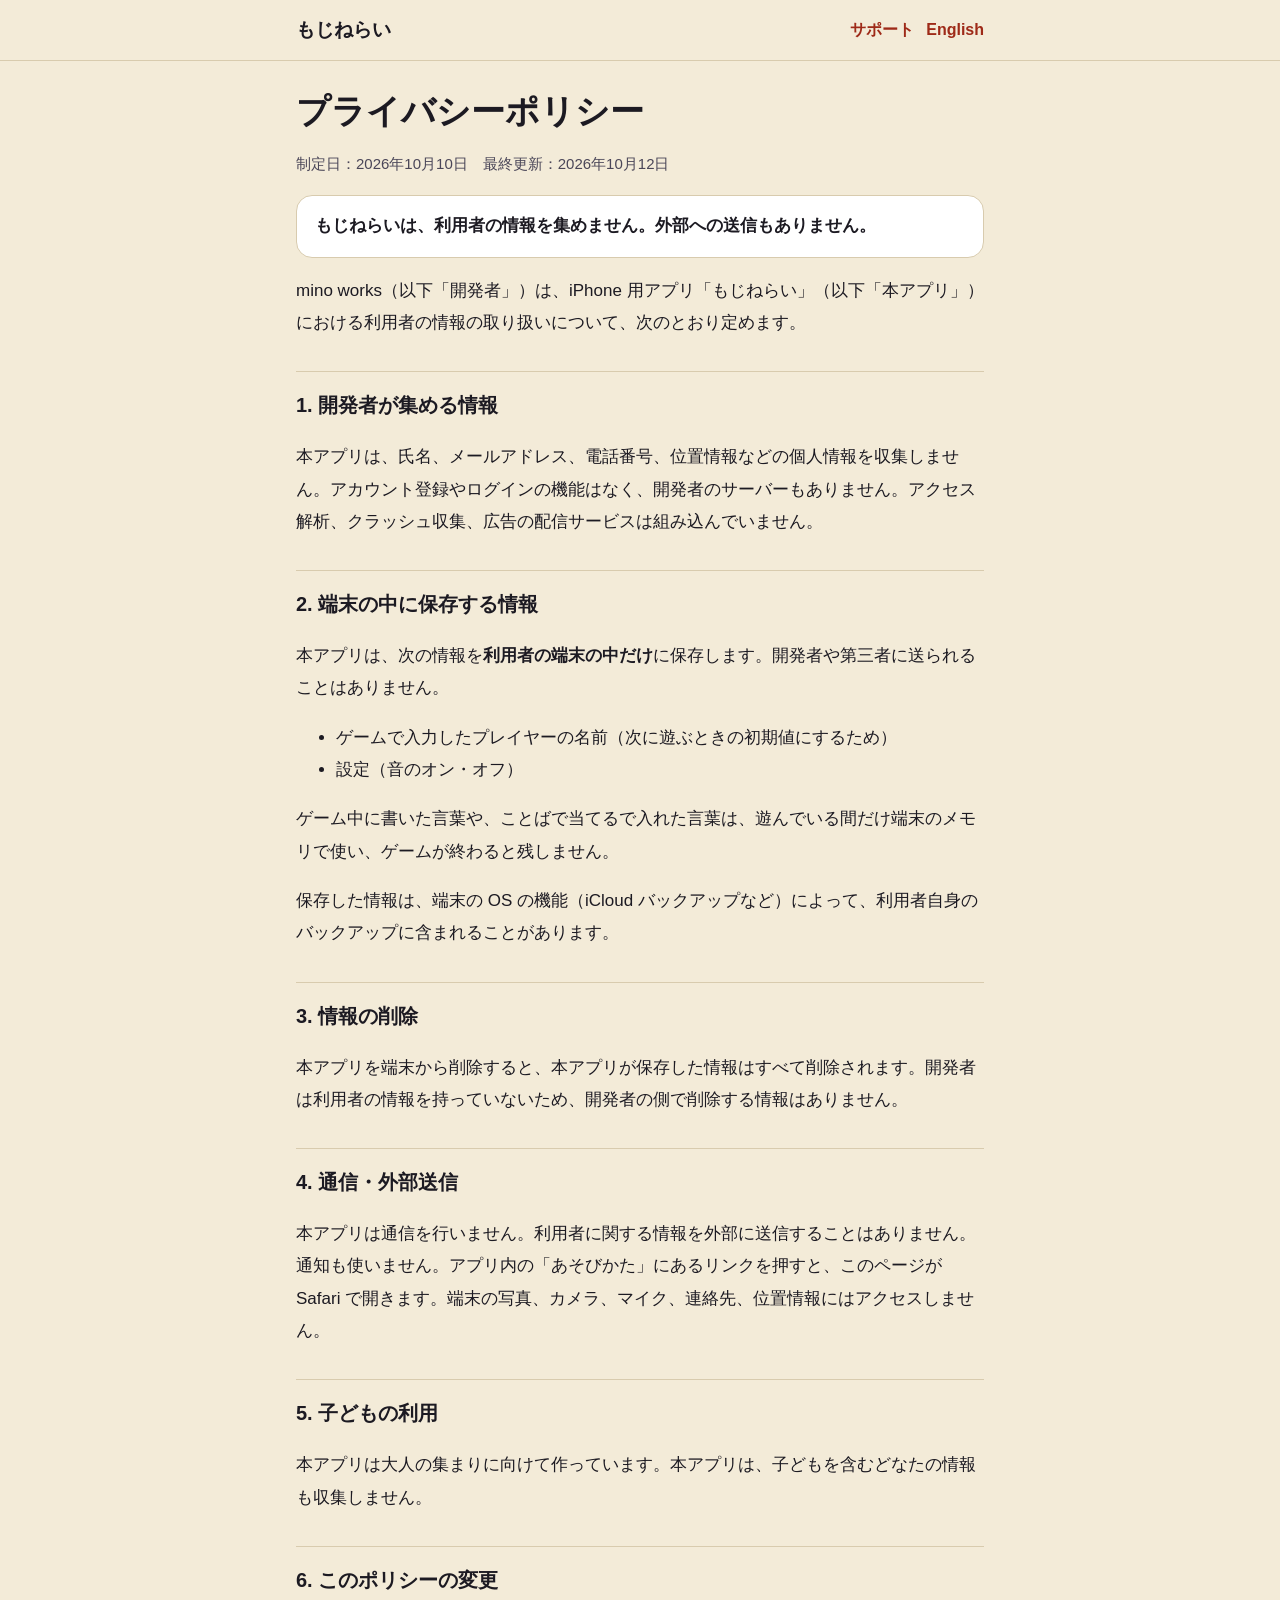
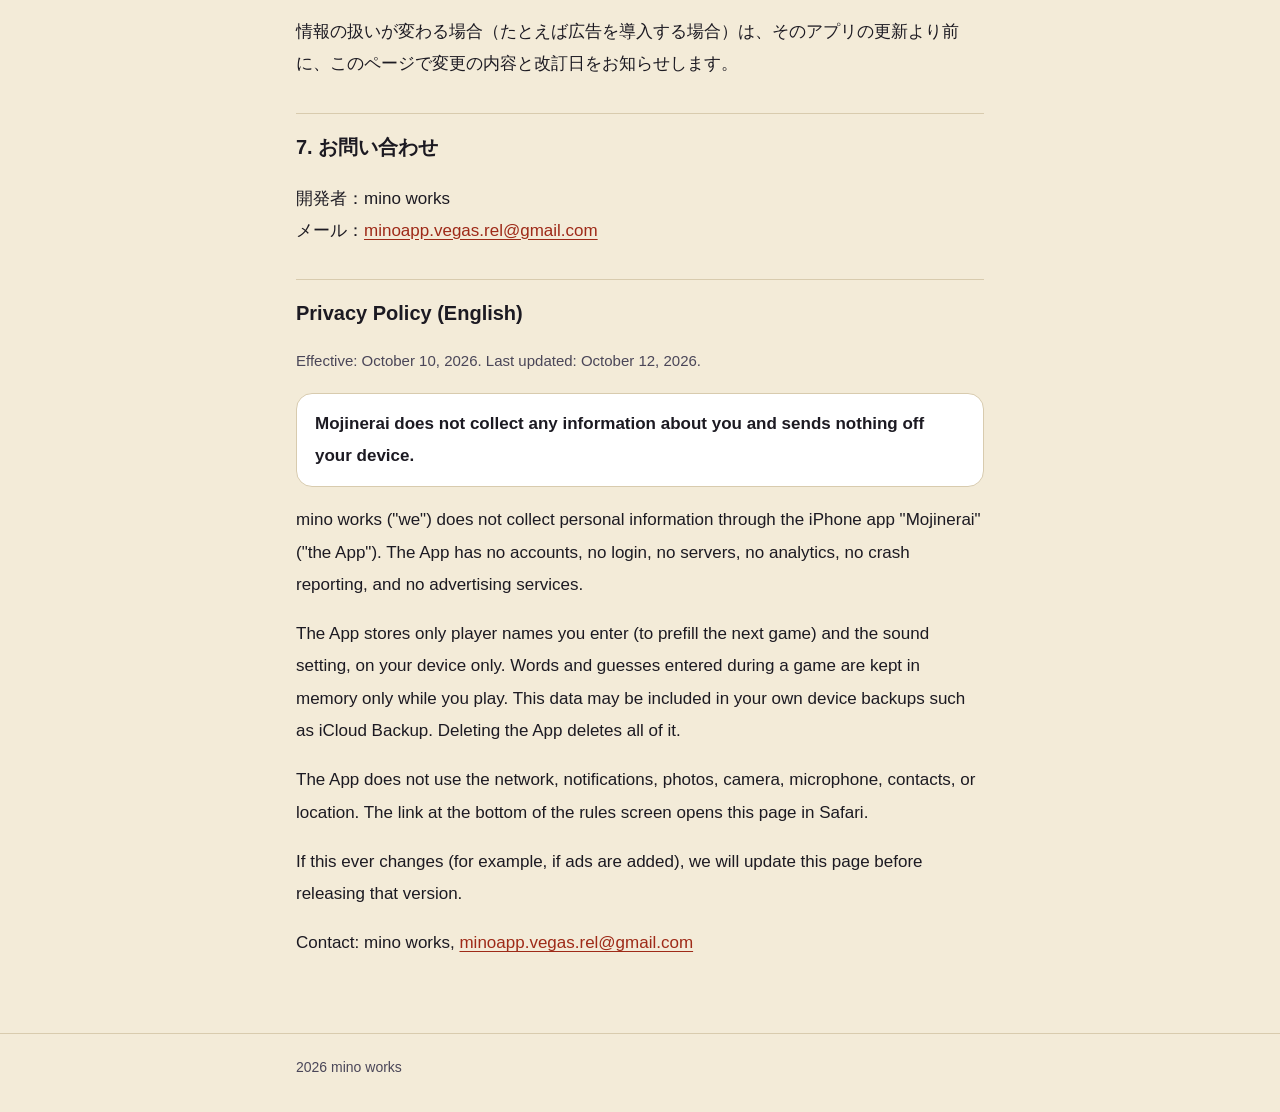
==== index.html @ c85c469d "Add files via upload" ====
<!doctype html>
<html lang="ja">
<head>
<meta charset="utf-8">
<meta name="viewport" content="width=device-width, initial-scale=1">
<title>プライバシーポリシー | もじねらい</title>
<meta name="description" content="アプリ「もじねらい」のプライバシーポリシー。利用者の情報を集めず、外部にも送りません。">
<link rel="stylesheet" href="style.css">
</head>
<body>
<header><div class="wrap"><a class="brand" href="./">もじねらい</a><nav><a href="support.html">サポート</a><a href="#en">English</a></nav></div></header>
<main><div class="wrap">
<h1>プライバシーポリシー</h1>
<p class="date">制定日：2026年10月10日　最終更新：2026年10月12日</p>
<p class="summary">もじねらいは、利用者の情報を集めません。外部への送信もありません。</p>
<p>mino works（以下「開発者」）は、iPhone 用アプリ「もじねらい」（以下「本アプリ」）における利用者の情報の取り扱いについて、次のとおり定めます。</p>

<h2>1. 開発者が集める情報</h2>
<p>本アプリは、氏名、メールアドレス、電話番号、位置情報などの個人情報を収集しません。アカウント登録やログインの機能はなく、開発者のサーバーもありません。アクセス解析、クラッシュ収集、広告の配信サービスは組み込んでいません。</p>

<h2>2. 端末の中に保存する情報</h2>
<p>本アプリは、次の情報を<strong>利用者の端末の中だけ</strong>に保存します。開発者や第三者に送られることはありません。</p>
<ul>
<li>ゲームで入力したプレイヤーの名前（次に遊ぶときの初期値にするため）</li>
<li>設定（音のオン・オフ）</li>
</ul>
<p>ゲーム中に書いた言葉や、ことばで当てるで入れた言葉は、遊んでいる間だけ端末のメモリで使い、ゲームが終わると残しません。</p>
<p>保存した情報は、端末の OS の機能（iCloud バックアップなど）によって、利用者自身のバックアップに含まれることがあります。</p>

<h2>3. 情報の削除</h2>
<p>本アプリを端末から削除すると、本アプリが保存した情報はすべて削除されます。開発者は利用者の情報を持っていないため、開発者の側で削除する情報はありません。</p>

<h2>4. 通信・外部送信</h2>
<p>本アプリは通信を行いません。利用者に関する情報を外部に送信することはありません。通知も使いません。アプリ内の「あそびかた」にあるリンクを押すと、このページが Safari で開きます。端末の写真、カメラ、マイク、連絡先、位置情報にはアクセスしません。</p>

<h2>5. 子どもの利用</h2>
<p>本アプリは大人の集まりに向けて作っています。本アプリは、子どもを含むどなたの情報も収集しません。</p>

<h2>6. このポリシーの変更</h2>
<p>情報の扱いが変わる場合（たとえば広告を導入する場合）は、そのアプリの更新より前に、このページで変更の内容と改訂日をお知らせします。</p>

<h2>7. お問い合わせ</h2>
<p>開発者：mino works<br>メール：<a href="mailto:minoapp.vegas.rel@gmail.com">minoapp.vegas.rel@gmail.com</a></p>

<h2 id="en">Privacy Policy (English)</h2>
<p class="date">Effective: October 10, 2026. Last updated: October 12, 2026.</p>
<p class="summary">Mojinerai does not collect any information about you and sends nothing off your device.</p>
<p>mino works ("we") does not collect personal information through the iPhone app "Mojinerai" ("the App"). The App has no accounts, no login, no servers, no analytics, no crash reporting, and no advertising services.</p>
<p>The App stores only player names you enter (to prefill the next game) and the sound setting, on your device only. Words and guesses entered during a game are kept in memory only while you play. This data may be included in your own device backups such as iCloud Backup. Deleting the App deletes all of it.</p>
<p>The App does not use the network, notifications, photos, camera, microphone, contacts, or location. The link at the bottom of the rules screen opens this page in Safari.</p>
<p>If this ever changes (for example, if ads are added), we will update this page before releasing that version.</p>
<p>Contact: mino works, <a href="mailto:minoapp.vegas.rel@gmail.com">minoapp.vegas.rel@gmail.com</a></p>
</div></main>
<footer><div class="wrap">2026 mino works</div></footer>
</body>
</html>
---- style.css ----
:root{--bg:#12162A;--card:#1E2440;--ink:#F3EBD8;--sub:#A9B0CC;--line:#343C66;--accent:#F2C14E;color-scheme:dark light}
@media (prefers-color-scheme: light){:root:not([data-theme="dark"]){--bg:#F3EBD8;--card:#FFFFFF;--ink:#1C1A22;--sub:#4A4658;--line:#D8CBAE;--accent:#9E2A18}}
:root[data-theme="light"]{--bg:#F3EBD8;--card:#FFFFFF;--ink:#1C1A22;--sub:#4A4658;--line:#D8CBAE;--accent:#9E2A18}
*{box-sizing:border-box}html{-webkit-text-size-adjust:100%}
body{margin:0;background:var(--bg);color:var(--ink);font-family:"Hiragino Sans","Noto Sans JP","Yu Gothic",Meiryo,sans-serif;font-size:17px;line-height:1.9}
a{color:var(--accent);text-underline-offset:3px;word-break:break-all}
.wrap{max-width:720px;margin:0 auto;padding:0 16px}
header{border-bottom:1px solid var(--line)}header .wrap{display:flex;justify-content:space-between;align-items:center;min-height:60px;gap:12px}
.brand{color:var(--ink);text-decoration:none;font-weight:800;font-size:19px}nav a{font-weight:700;text-decoration:none;font-size:16px;margin-left:12px}
main{padding:24px 0 56px}h1{font-size:clamp(26px,6vw,34px);line-height:1.35;margin:4px 0 6px}
.date{color:var(--sub);font-size:15px}h2{font-size:20px;margin:32px 0 8px;padding-top:14px;border-top:1px solid var(--line)}
.summary{background:var(--card);border:1px solid var(--line);border-radius:16px;padding:14px 18px;font-weight:700}
footer{border-top:1px solid var(--line);padding:20px 0 32px;color:var(--sub);font-size:14px}
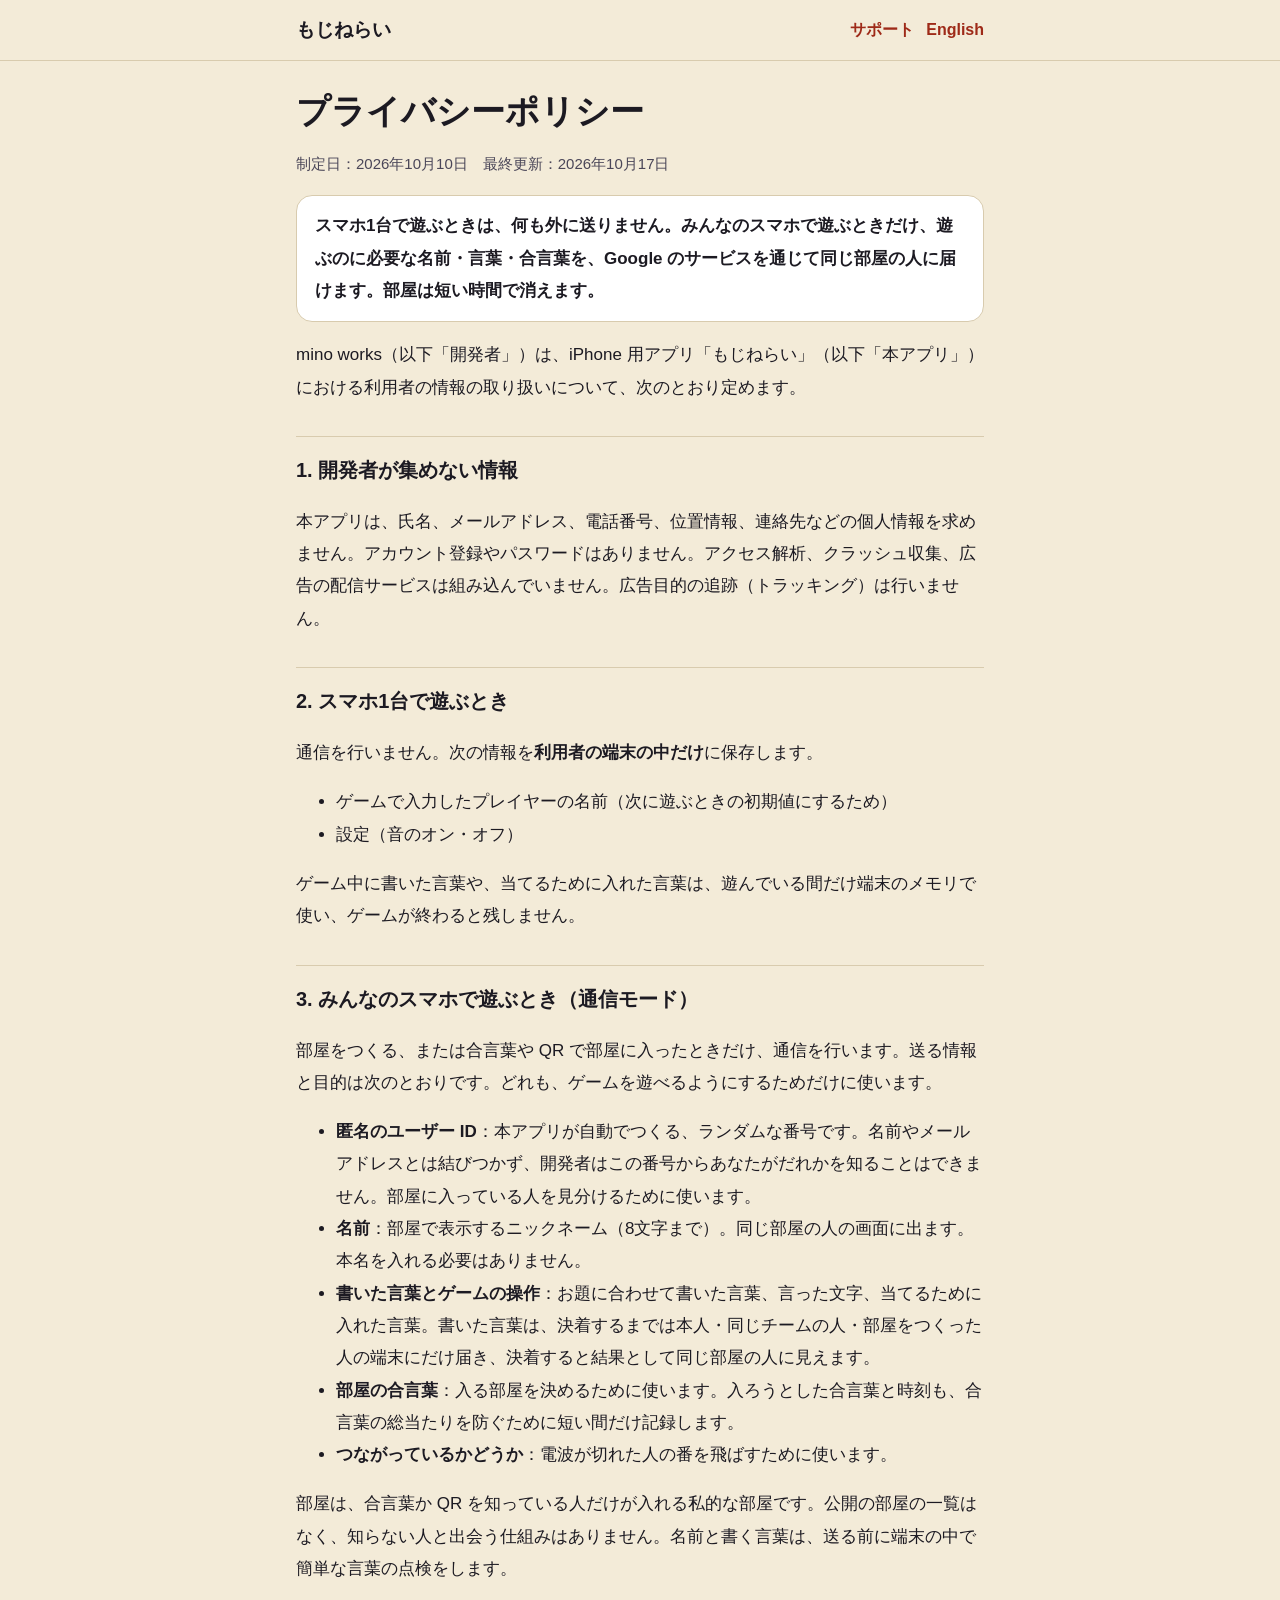
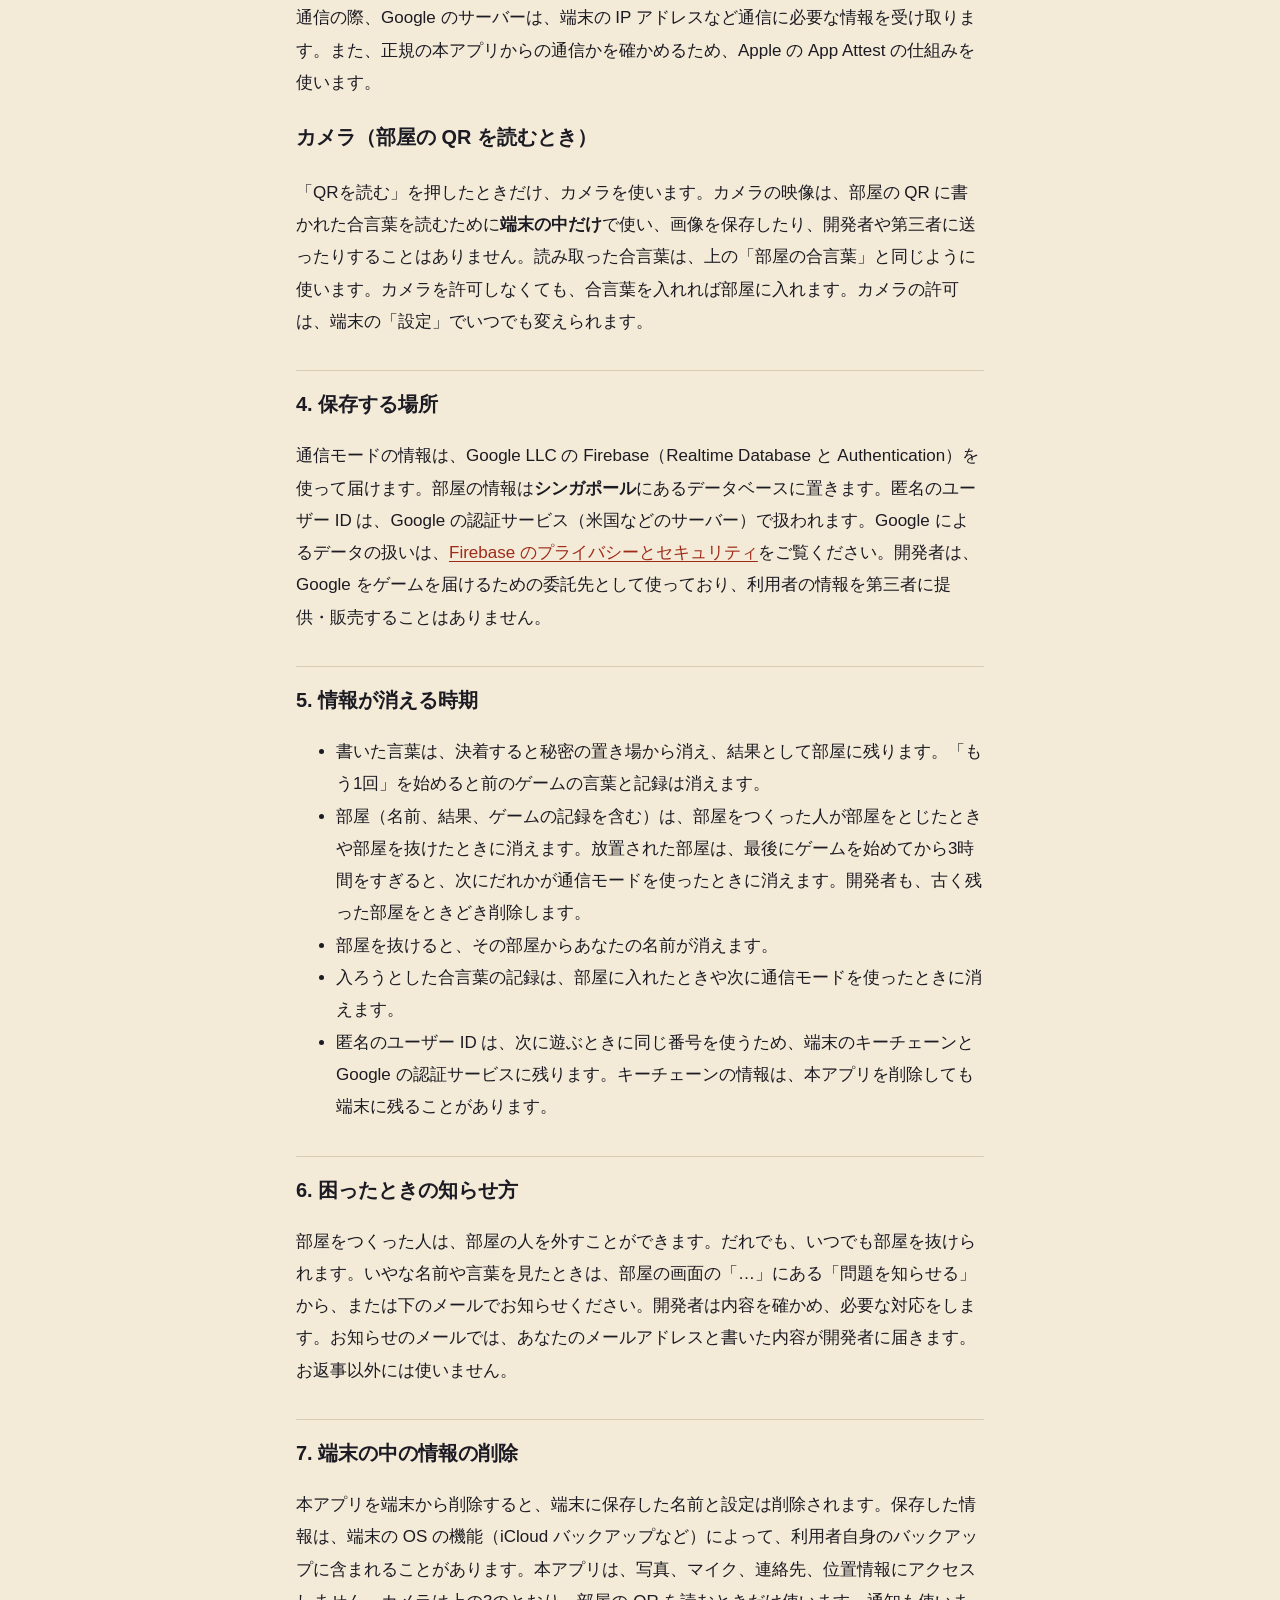
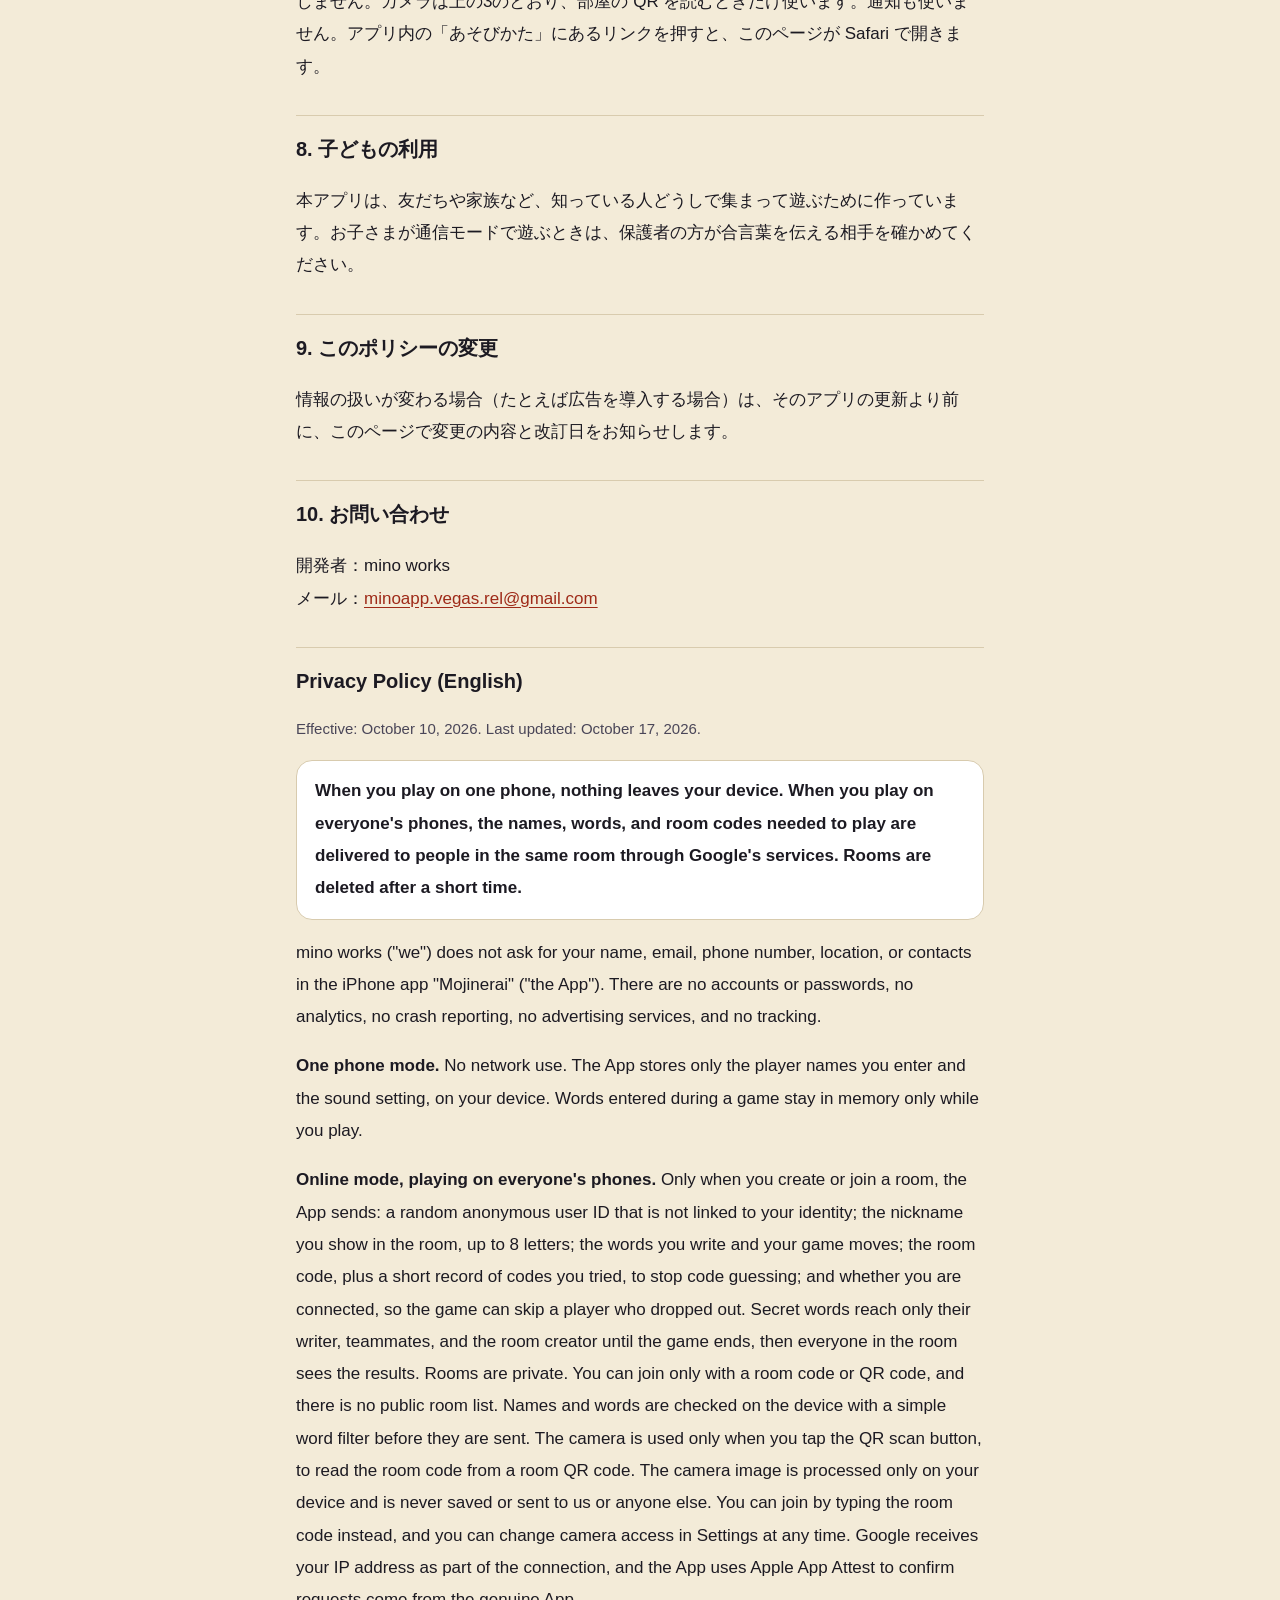
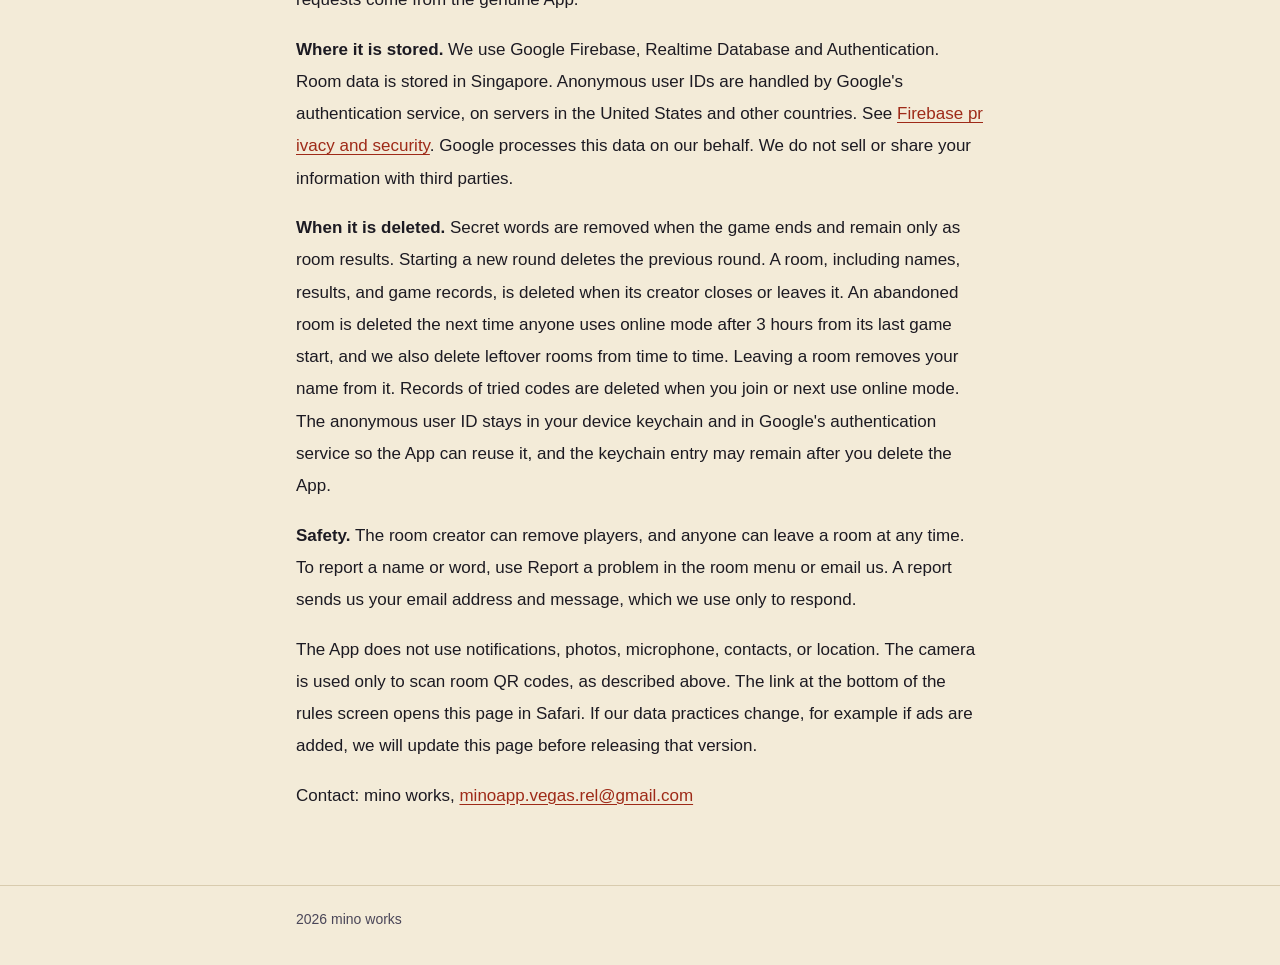
==== commit 7c92bbbe: "Add files via upload" ====
--- a/index.html
+++ b/index.html
@@ -4,51 +4,80 @@
 <meta charset="utf-8">
 <meta name="viewport" content="width=device-width, initial-scale=1">
 <title>プライバシーポリシー | もじねらい</title>
-<meta name="description" content="アプリ「もじねらい」のプライバシーポリシー。利用者の情報を集めず、外部にも送りません。">
+<meta name="description" content="アプリ「もじねらい」のプライバシーポリシー。スマホ1台で遊ぶときは何も送りません。みんなのスマホで遊ぶときに送る情報と、消える時期を説明します。">
 <link rel="stylesheet" href="style.css">
 </head>
 <body>
 <header><div class="wrap"><a class="brand" href="./">もじねらい</a><nav><a href="support.html">サポート</a><a href="#en">English</a></nav></div></header>
 <main><div class="wrap">
 <h1>プライバシーポリシー</h1>
-<p class="date">制定日：2026年10月10日　最終更新：2026年10月12日</p>
-<p class="summary">もじねらいは、利用者の情報を集めません。外部への送信もありません。</p>
+<p class="date">制定日：2026年10月10日　最終更新：2026年10月17日</p>
+<p class="summary">スマホ1台で遊ぶときは、何も外に送りません。みんなのスマホで遊ぶときだけ、遊ぶのに必要な名前・言葉・合言葉を、Google のサービスを通じて同じ部屋の人に届けます。部屋は短い時間で消えます。</p>
 <p>mino works（以下「開発者」）は、iPhone 用アプリ「もじねらい」（以下「本アプリ」）における利用者の情報の取り扱いについて、次のとおり定めます。</p>
 
-<h2>1. 開発者が集める情報</h2>
-<p>本アプリは、氏名、メールアドレス、電話番号、位置情報などの個人情報を収集しません。アカウント登録やログインの機能はなく、開発者のサーバーもありません。アクセス解析、クラッシュ収集、広告の配信サービスは組み込んでいません。</p>
+<h2>1. 開発者が集めない情報</h2>
+<p>本アプリは、氏名、メールアドレス、電話番号、位置情報、連絡先などの個人情報を求めません。アカウント登録やパスワードはありません。アクセス解析、クラッシュ収集、広告の配信サービスは組み込んでいません。広告目的の追跡（トラッキング）は行いません。</p>
 
-<h2>2. 端末の中に保存する情報</h2>
-<p>本アプリは、次の情報を<strong>利用者の端末の中だけ</strong>に保存します。開発者や第三者に送られることはありません。</p>
+<h2>2. スマホ1台で遊ぶとき</h2>
+<p>通信を行いません。次の情報を<strong>利用者の端末の中だけ</strong>に保存します。</p>
 <ul>
 <li>ゲームで入力したプレイヤーの名前（次に遊ぶときの初期値にするため）</li>
 <li>設定（音のオン・オフ）</li>
 </ul>
-<p>ゲーム中に書いた言葉や、ことばで当てるで入れた言葉は、遊んでいる間だけ端末のメモリで使い、ゲームが終わると残しません。</p>
-<p>保存した情報は、端末の OS の機能（iCloud バックアップなど）によって、利用者自身のバックアップに含まれることがあります。</p>
+<p>ゲーム中に書いた言葉や、当てるために入れた言葉は、遊んでいる間だけ端末のメモリで使い、ゲームが終わると残しません。</p>
 
-<h2>3. 情報の削除</h2>
-<p>本アプリを端末から削除すると、本アプリが保存した情報はすべて削除されます。開発者は利用者の情報を持っていないため、開発者の側で削除する情報はありません。</p>
+<h2>3. みんなのスマホで遊ぶとき（通信モード）</h2>
+<p>部屋をつくる、または合言葉や QR で部屋に入ったときだけ、通信を行います。送る情報と目的は次のとおりです。どれも、ゲームを遊べるようにするためだけに使います。</p>
+<ul>
+<li><strong>匿名のユーザー ID</strong>：本アプリが自動でつくる、ランダムな番号です。名前やメールアドレスとは結びつかず、開発者はこの番号からあなたがだれかを知ることはできません。部屋に入っている人を見分けるために使います。</li>
+<li><strong>名前</strong>：部屋で表示するニックネーム（8文字まで）。同じ部屋の人の画面に出ます。本名を入れる必要はありません。</li>
+<li><strong>書いた言葉とゲームの操作</strong>：お題に合わせて書いた言葉、言った文字、当てるために入れた言葉。書いた言葉は、決着するまでは本人・同じチームの人・部屋をつくった人の端末にだけ届き、決着すると結果として同じ部屋の人に見えます。</li>
+<li><strong>部屋の合言葉</strong>：入る部屋を決めるために使います。入ろうとした合言葉と時刻も、合言葉の総当たりを防ぐために短い間だけ記録します。</li>
+<li><strong>つながっているかどうか</strong>：電波が切れた人の番を飛ばすために使います。</li>
+</ul>
+<p>部屋は、合言葉か QR を知っている人だけが入れる私的な部屋です。公開の部屋の一覧はなく、知らない人と出会う仕組みはありません。名前と書く言葉は、送る前に端末の中で簡単な言葉の点検をします。</p>
+<p>通信の際、Google のサーバーは、端末の IP アドレスなど通信に必要な情報を受け取ります。また、正規の本アプリからの通信かを確かめるため、Apple の App Attest の仕組みを使います。</p>
 
-<h2>4. 通信・外部送信</h2>
-<p>本アプリは通信を行いません。利用者に関する情報を外部に送信することはありません。通知も使いません。アプリ内の「あそびかた」にあるリンクを押すと、このページが Safari で開きます。端末の写真、カメラ、マイク、連絡先、位置情報にはアクセスしません。</p>
+<h3>カメラ（部屋の QR を読むとき）</h3>
+<p>「QRを読む」を押したときだけ、カメラを使います。カメラの映像は、部屋の QR に書かれた合言葉を読むために<strong>端末の中だけ</strong>で使い、画像を保存したり、開発者や第三者に送ったりすることはありません。読み取った合言葉は、上の「部屋の合言葉」と同じように使います。カメラを許可しなくても、合言葉を入れれば部屋に入れます。カメラの許可は、端末の「設定」でいつでも変えられます。</p>
 
-<h2>5. 子どもの利用</h2>
-<p>本アプリは大人の集まりに向けて作っています。本アプリは、子どもを含むどなたの情報も収集しません。</p>
+<h2>4. 保存する場所</h2>
+<p>通信モードの情報は、Google LLC の Firebase（Realtime Database と Authentication）を使って届けます。部屋の情報は<strong>シンガポール</strong>にあるデータベースに置きます。匿名のユーザー ID は、Google の認証サービス（米国などのサーバー）で扱われます。Google によるデータの扱いは、<a href="https://firebase.google.com/support/privacy">Firebase のプライバシーとセキュリティ</a>をご覧ください。開発者は、Google をゲームを届けるための委託先として使っており、利用者の情報を第三者に提供・販売することはありません。</p>
 
-<h2>6. このポリシーの変更</h2>
+<h2>5. 情報が消える時期</h2>
+<ul>
+<li>書いた言葉は、決着すると秘密の置き場から消え、結果として部屋に残ります。「もう1回」を始めると前のゲームの言葉と記録は消えます。</li>
+<li>部屋（名前、結果、ゲームの記録を含む）は、部屋をつくった人が部屋をとじたときや部屋を抜けたときに消えます。放置された部屋は、最後にゲームを始めてから3時間をすぎると、次にだれかが通信モードを使ったときに消えます。開発者も、古く残った部屋をときどき削除します。</li>
+<li>部屋を抜けると、その部屋からあなたの名前が消えます。</li>
+<li>入ろうとした合言葉の記録は、部屋に入れたときや次に通信モードを使ったときに消えます。</li>
+<li>匿名のユーザー ID は、次に遊ぶときに同じ番号を使うため、端末のキーチェーンと Google の認証サービスに残ります。キーチェーンの情報は、本アプリを削除しても端末に残ることがあります。</li>
+</ul>
+
+<h2>6. 困ったときの知らせ方</h2>
+<p>部屋をつくった人は、部屋の人を外すことができます。だれでも、いつでも部屋を抜けられます。いやな名前や言葉を見たときは、部屋の画面の「…」にある「問題を知らせる」から、または下のメールでお知らせください。開発者は内容を確かめ、必要な対応をします。お知らせのメールでは、あなたのメールアドレスと書いた内容が開発者に届きます。お返事以外には使いません。</p>
+
+<h2>7. 端末の中の情報の削除</h2>
+<p>本アプリを端末から削除すると、端末に保存した名前と設定は削除されます。保存した情報は、端末の OS の機能（iCloud バックアップなど）によって、利用者自身のバックアップに含まれることがあります。本アプリは、写真、マイク、連絡先、位置情報にアクセスしません。カメラは上の3のとおり、部屋の QR を読むときだけ使います。通知も使いません。アプリ内の「あそびかた」にあるリンクを押すと、このページが Safari で開きます。</p>
+
+<h2>8. 子どもの利用</h2>
+<p>本アプリは、友だちや家族など、知っている人どうしで集まって遊ぶために作っています。お子さまが通信モードで遊ぶときは、保護者の方が合言葉を伝える相手を確かめてください。</p>
+
+<h2>9. このポリシーの変更</h2>
 <p>情報の扱いが変わる場合（たとえば広告を導入する場合）は、そのアプリの更新より前に、このページで変更の内容と改訂日をお知らせします。</p>
 
-<h2>7. お問い合わせ</h2>
+<h2>10. お問い合わせ</h2>
 <p>開発者：mino works<br>メール：<a href="mailto:minoapp.vegas.rel@gmail.com">minoapp.vegas.rel@gmail.com</a></p>
 
 <h2 id="en">Privacy Policy (English)</h2>
-<p class="date">Effective: October 10, 2026. Last updated: October 12, 2026.</p>
-<p class="summary">Mojinerai does not collect any information about you and sends nothing off your device.</p>
-<p>mino works ("we") does not collect personal information through the iPhone app "Mojinerai" ("the App"). The App has no accounts, no login, no servers, no analytics, no crash reporting, and no advertising services.</p>
-<p>The App stores only player names you enter (to prefill the next game) and the sound setting, on your device only. Words and guesses entered during a game are kept in memory only while you play. This data may be included in your own device backups such as iCloud Backup. Deleting the App deletes all of it.</p>
-<p>The App does not use the network, notifications, photos, camera, microphone, contacts, or location. The link at the bottom of the rules screen opens this page in Safari.</p>
-<p>If this ever changes (for example, if ads are added), we will update this page before releasing that version.</p>
+<p class="date">Effective: October 10, 2026. Last updated: October 17, 2026.</p>
+<p class="summary">When you play on one phone, nothing leaves your device. When you play on everyone's phones, the names, words, and room codes needed to play are delivered to people in the same room through Google's services. Rooms are deleted after a short time.</p>
+<p>mino works ("we") does not ask for your name, email, phone number, location, or contacts in the iPhone app "Mojinerai" ("the App"). There are no accounts or passwords, no analytics, no crash reporting, no advertising services, and no tracking.</p>
+<p><strong>One phone mode.</strong> No network use. The App stores only the player names you enter and the sound setting, on your device. Words entered during a game stay in memory only while you play.</p>
+<p><strong>Online mode, playing on everyone's phones.</strong> Only when you create or join a room, the App sends: a random anonymous user ID that is not linked to your identity; the nickname you show in the room, up to 8 letters; the words you write and your game moves; the room code, plus a short record of codes you tried, to stop code guessing; and whether you are connected, so the game can skip a player who dropped out. Secret words reach only their writer, teammates, and the room creator until the game ends, then everyone in the room sees the results. Rooms are private. You can join only with a room code or QR code, and there is no public room list. Names and words are checked on the device with a simple word filter before they are sent. The camera is used only when you tap the QR scan button, to read the room code from a room QR code. The camera image is processed only on your device and is never saved or sent to us or anyone else. You can join by typing the room code instead, and you can change camera access in Settings at any time. Google receives your IP address as part of the connection, and the App uses Apple App Attest to confirm requests come from the genuine App.</p>
+<p><strong>Where it is stored.</strong> We use Google Firebase, Realtime Database and Authentication. Room data is stored in Singapore. Anonymous user IDs are handled by Google's authentication service, on servers in the United States and other countries. See <a href="https://firebase.google.com/support/privacy">Firebase privacy and security</a>. Google processes this data on our behalf. We do not sell or share your information with third parties.</p>
+<p><strong>When it is deleted.</strong> Secret words are removed when the game ends and remain only as room results. Starting a new round deletes the previous round. A room, including names, results, and game records, is deleted when its creator closes or leaves it. An abandoned room is deleted the next time anyone uses online mode after 3 hours from its last game start, and we also delete leftover rooms from time to time. Leaving a room removes your name from it. Records of tried codes are deleted when you join or next use online mode. The anonymous user ID stays in your device keychain and in Google's authentication service so the App can reuse it, and the keychain entry may remain after you delete the App.</p>
+<p><strong>Safety.</strong> The room creator can remove players, and anyone can leave a room at any time. To report a name or word, use Report a problem in the room menu or email us. A report sends us your email address and message, which we use only to respond.</p>
+<p>The App does not use notifications, photos, microphone, contacts, or location. The camera is used only to scan room QR codes, as described above. The link at the bottom of the rules screen opens this page in Safari. If our data practices change, for example if ads are added, we will update this page before releasing that version.</p>
 <p>Contact: mino works, <a href="mailto:minoapp.vegas.rel@gmail.com">minoapp.vegas.rel@gmail.com</a></p>
 </div></main>
 <footer><div class="wrap">2026 mino works</div></footer>
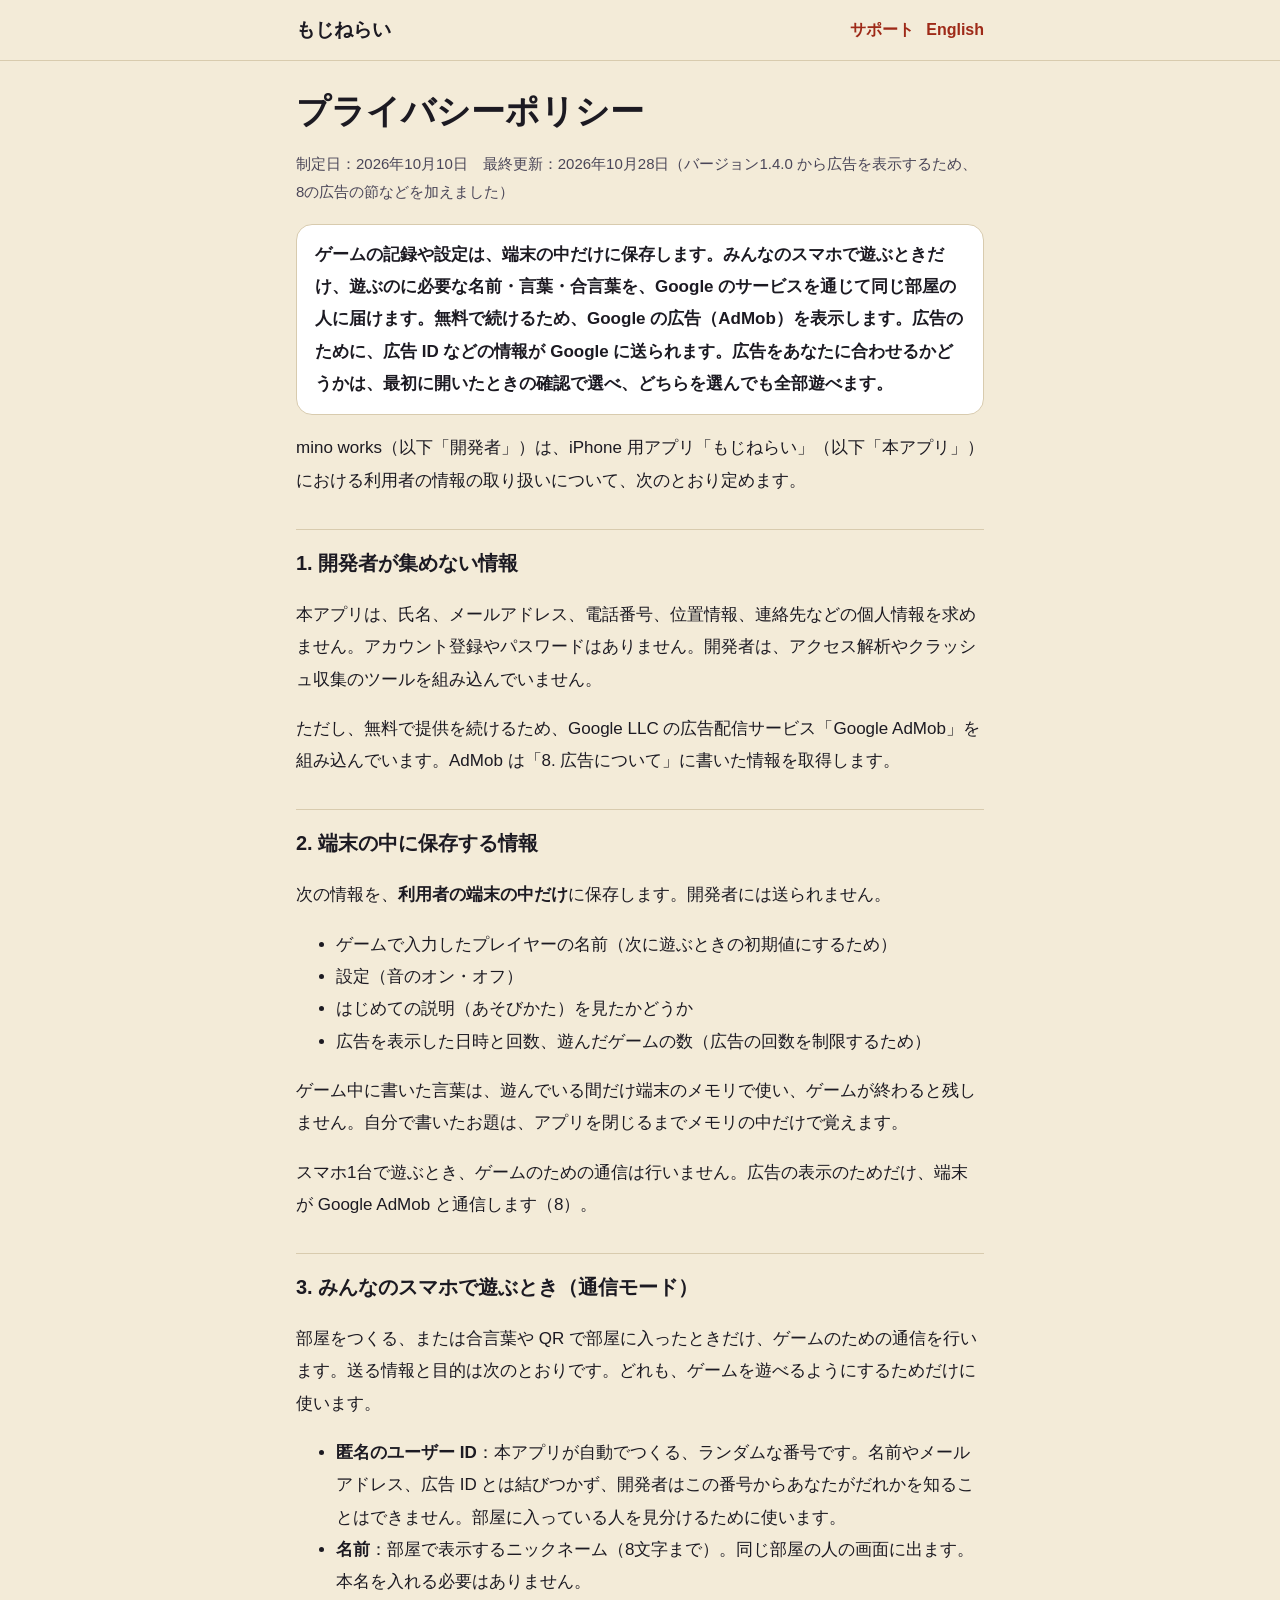
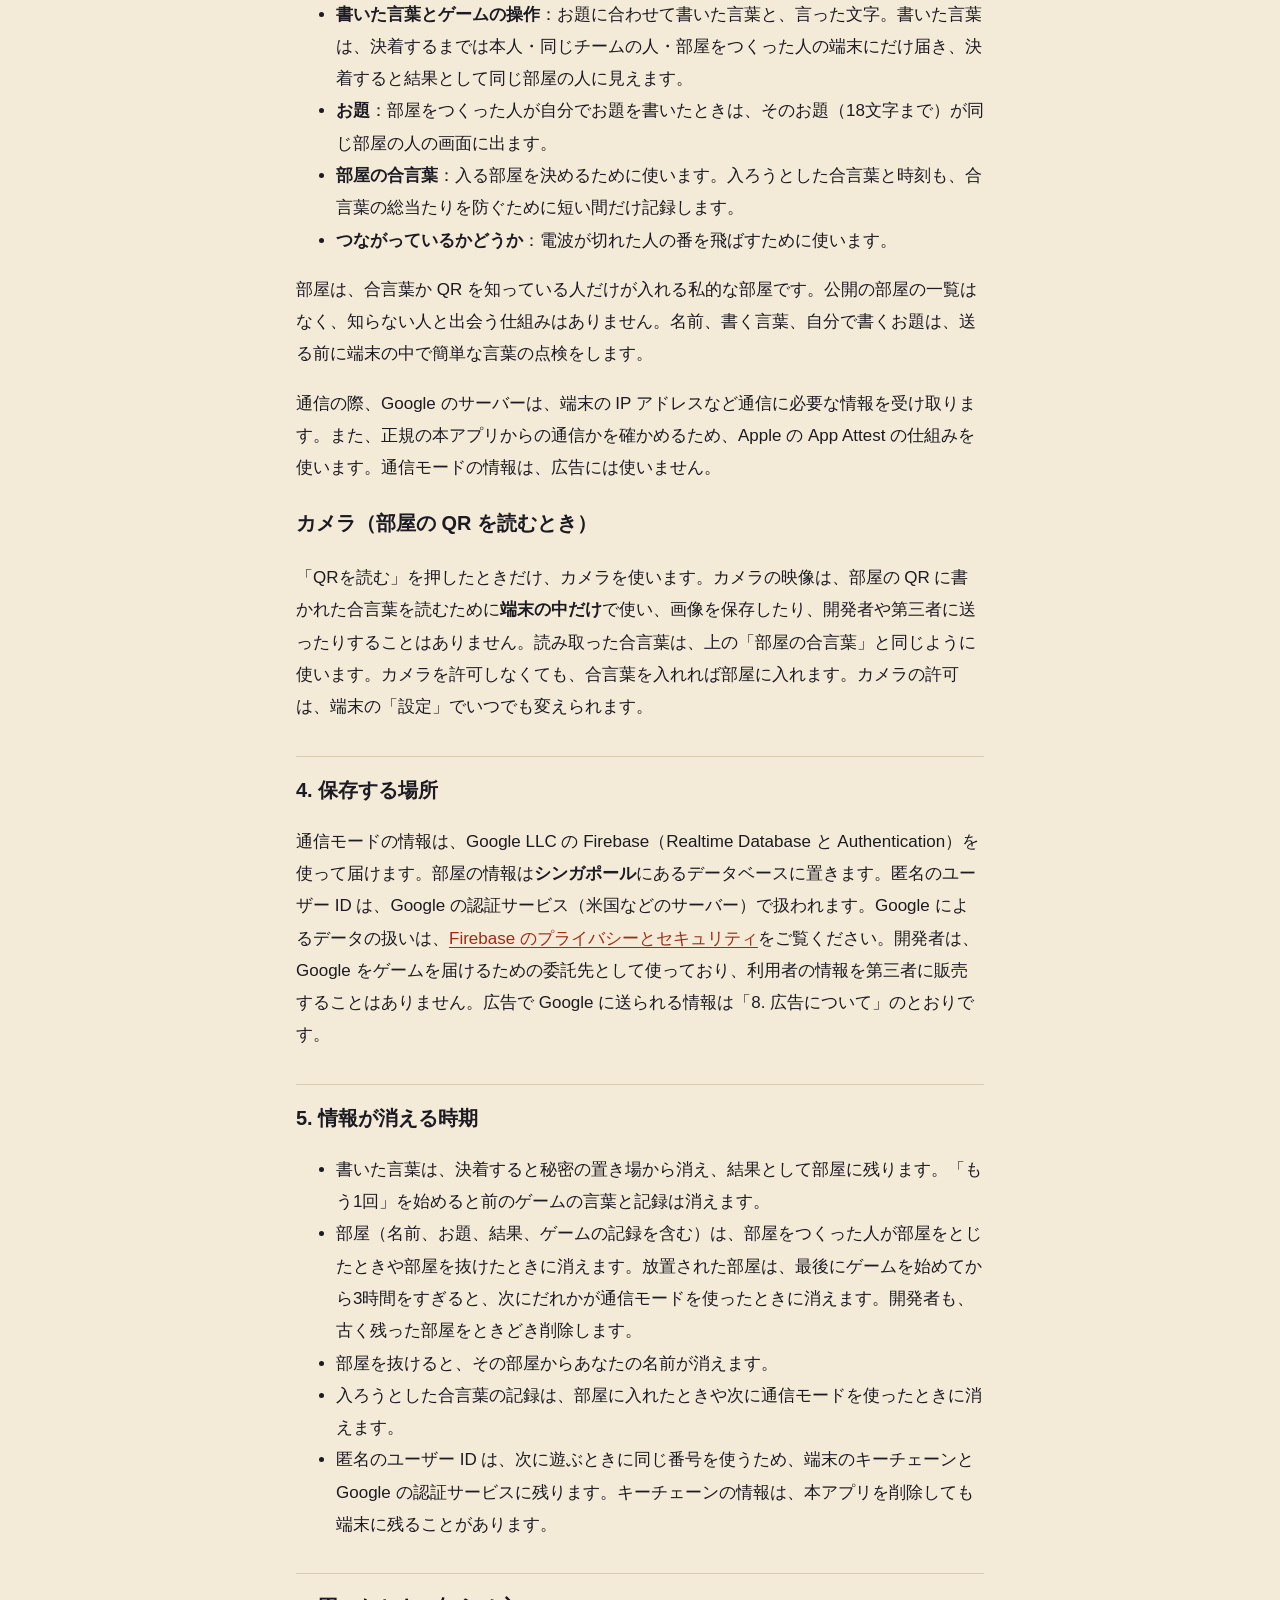
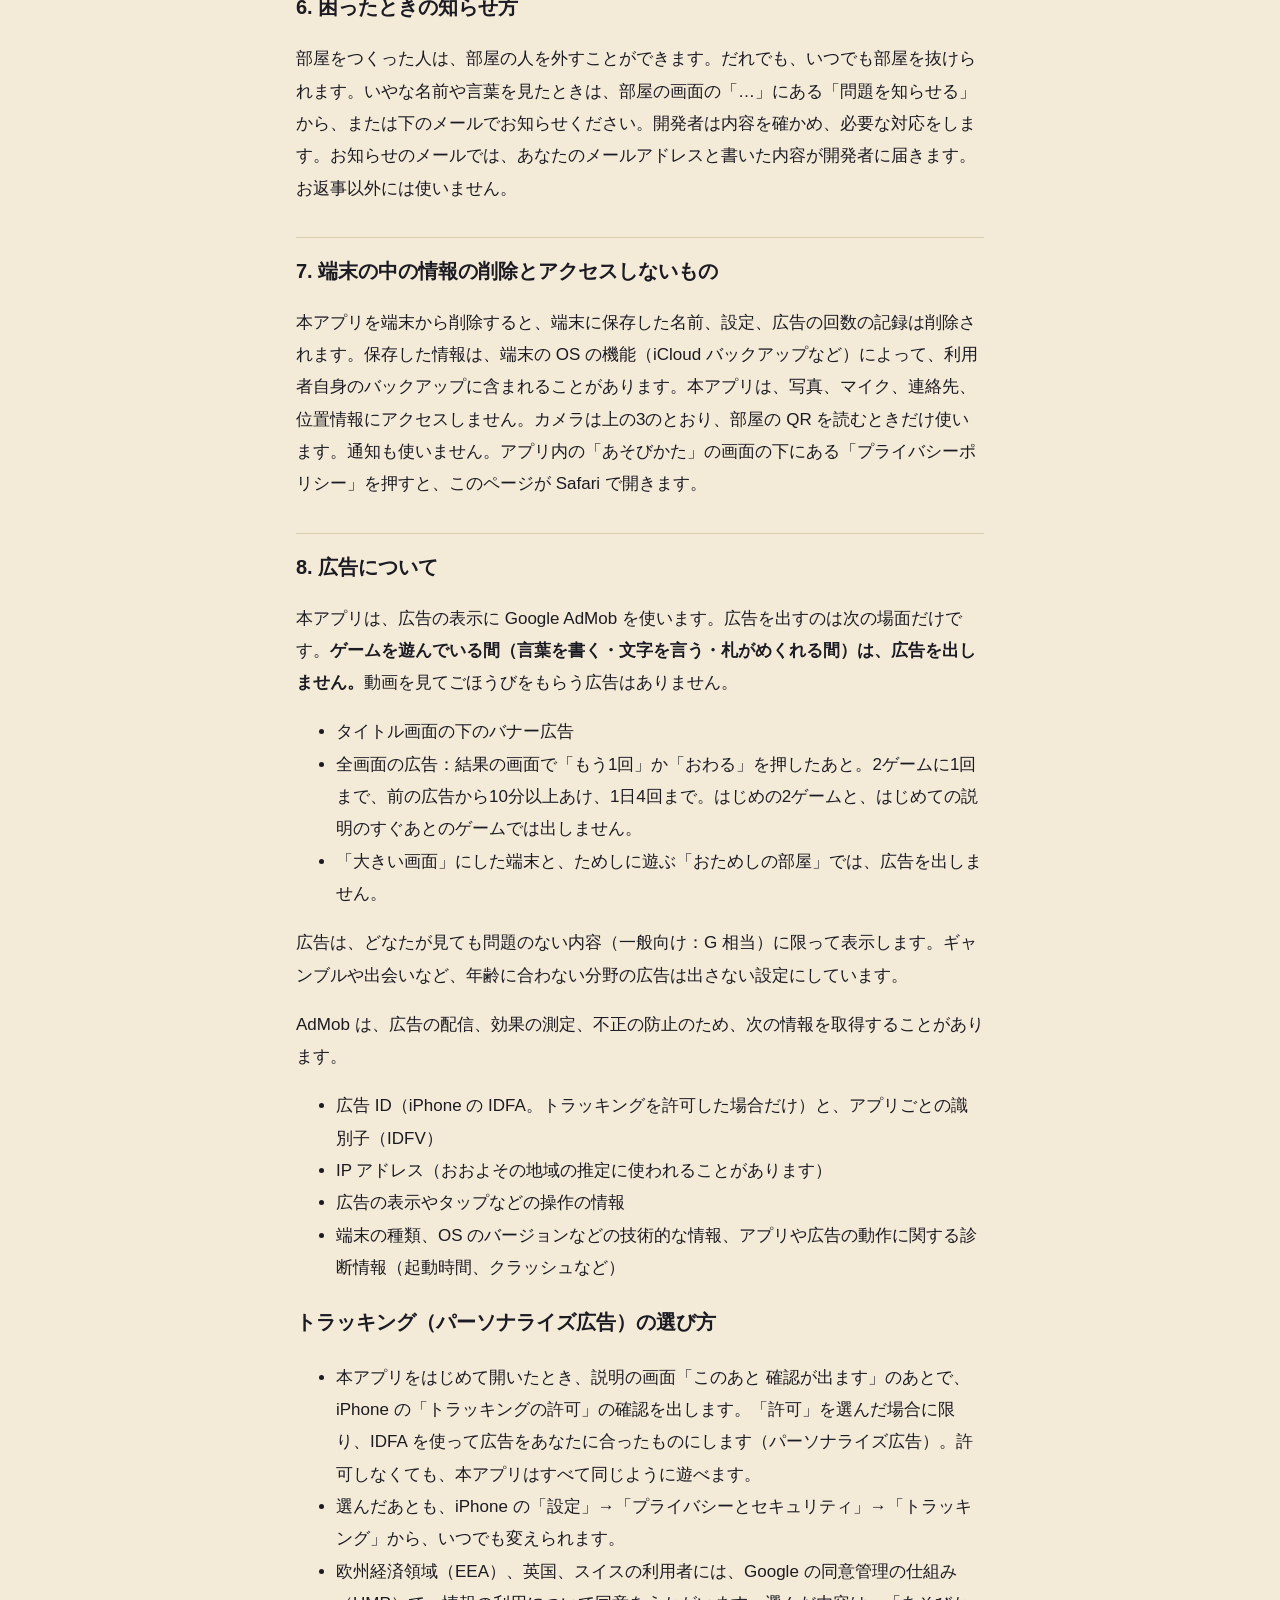
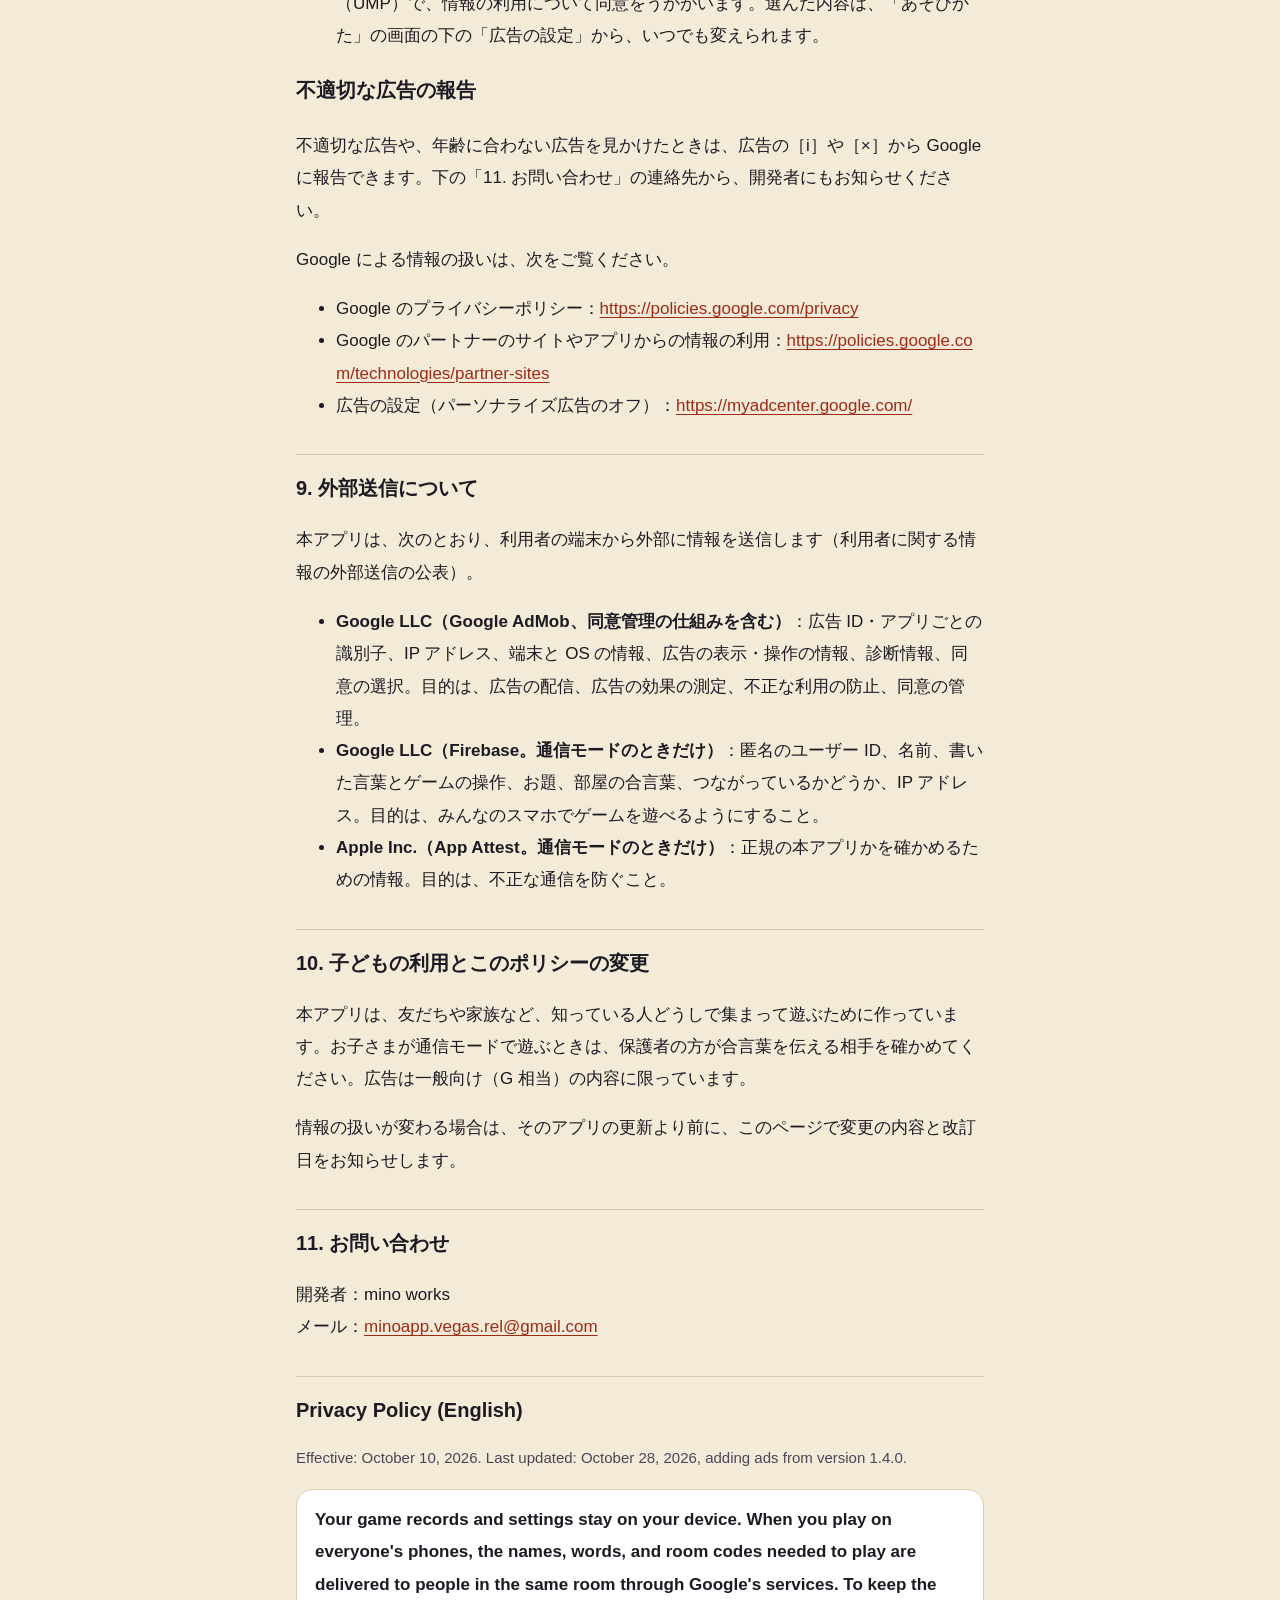
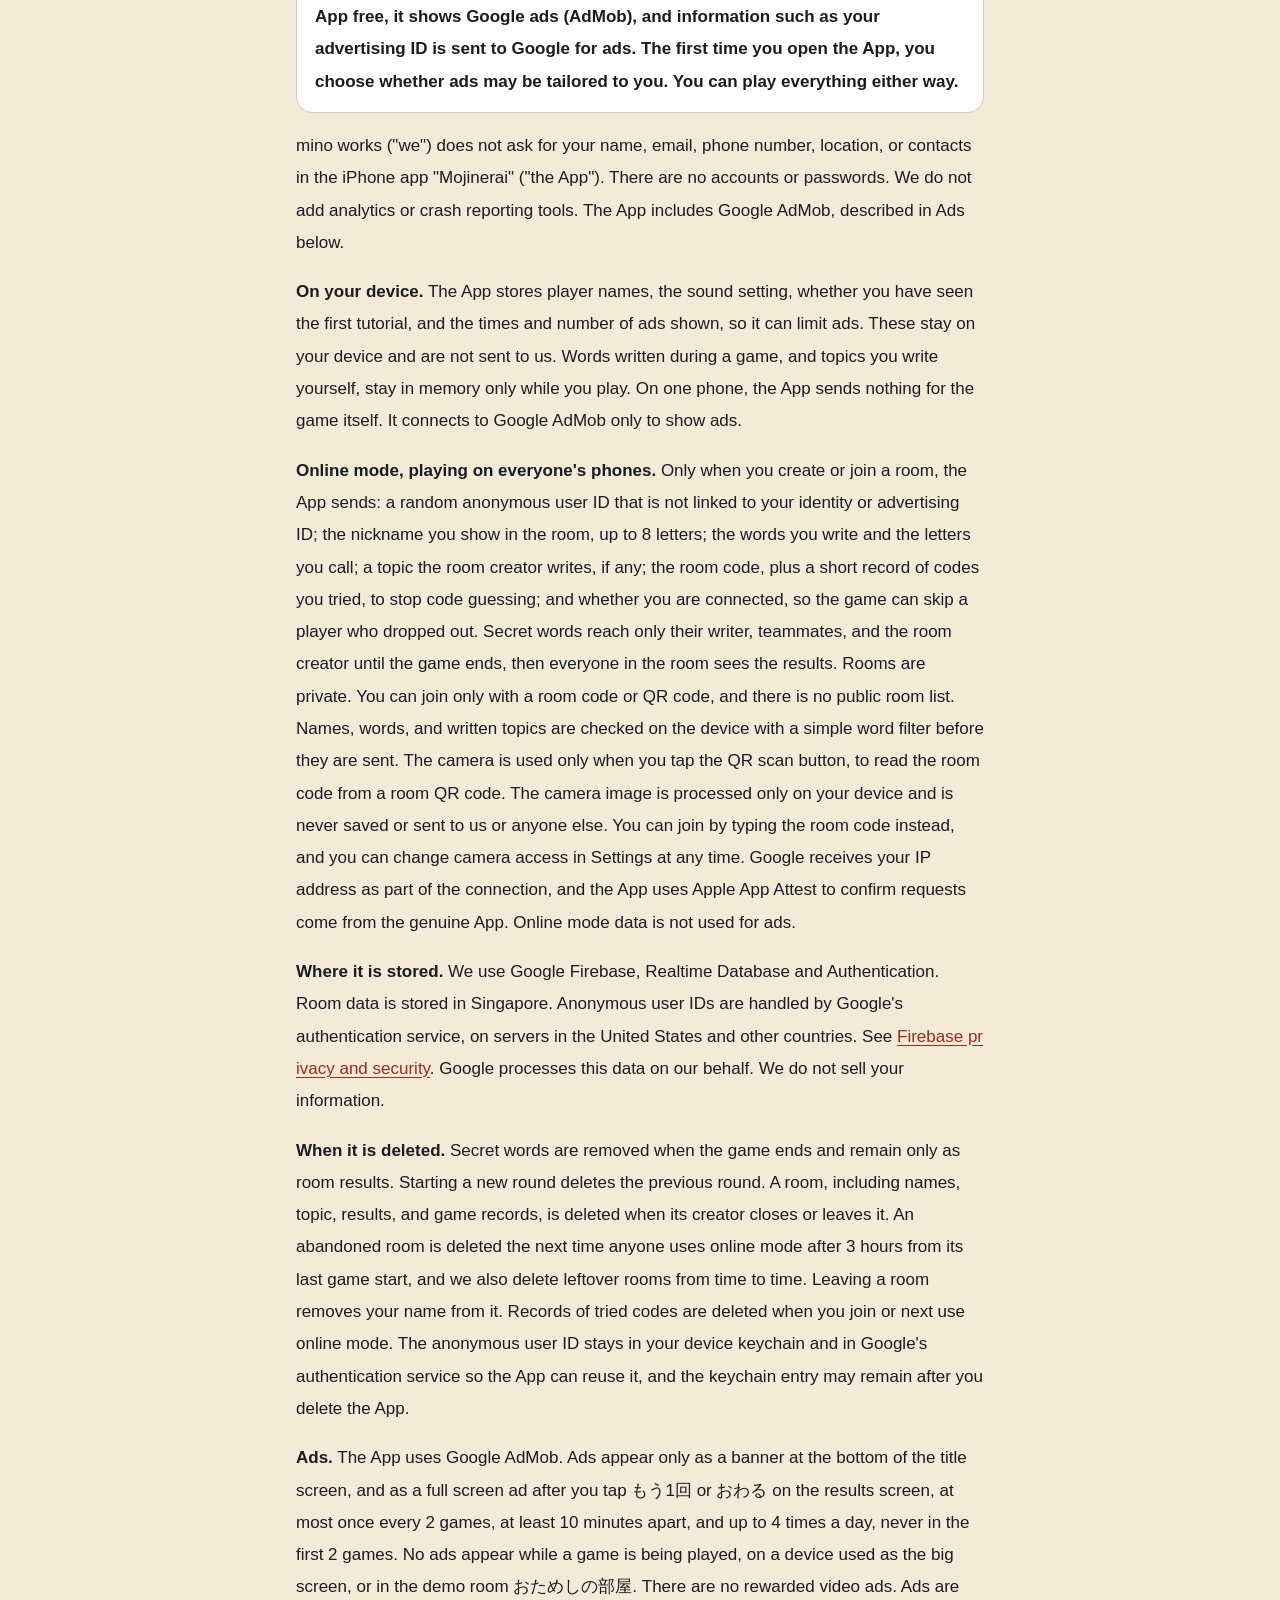
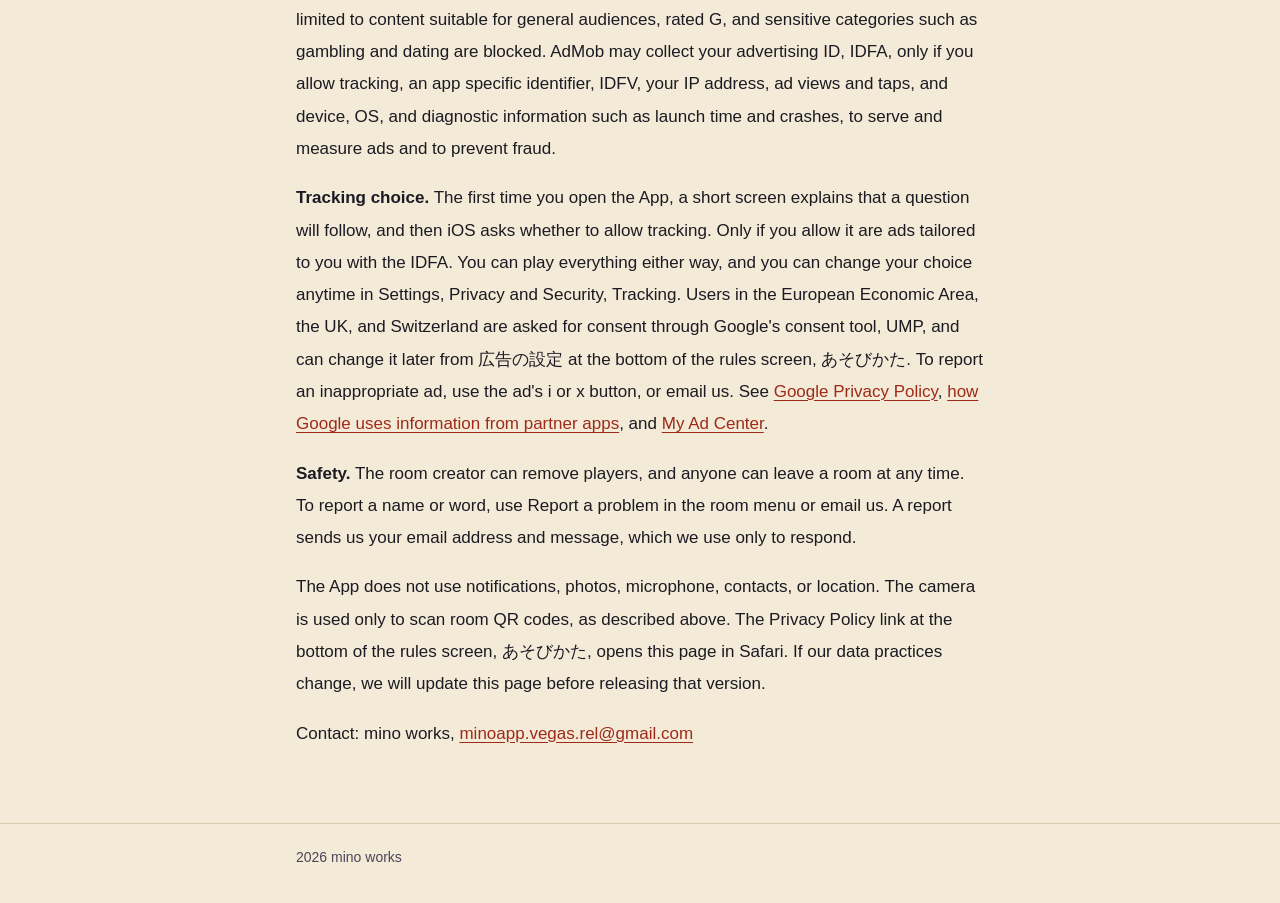
==== commit 7f60e257: "Add files via upload" ====
--- a/index.html
+++ b/index.html
@@ -4,50 +4,55 @@
 <meta charset="utf-8">
 <meta name="viewport" content="width=device-width, initial-scale=1">
 <title>プライバシーポリシー | もじねらい</title>
-<meta name="description" content="アプリ「もじねらい」のプライバシーポリシー。スマホ1台で遊ぶときは何も送りません。みんなのスマホで遊ぶときに送る情報と、消える時期を説明します。">
+<meta name="description" content="アプリ「もじねらい」のプライバシーポリシー。みんなのスマホで遊ぶときに送る情報と消える時期、広告（Google AdMob）で送られる情報とトラッキングの選び方を説明します。">
 <link rel="stylesheet" href="style.css">
 </head>
 <body>
 <header><div class="wrap"><a class="brand" href="./">もじねらい</a><nav><a href="support.html">サポート</a><a href="#en">English</a></nav></div></header>
 <main><div class="wrap">
 <h1>プライバシーポリシー</h1>
-<p class="date">制定日：2026年10月10日　最終更新：2026年10月17日</p>
-<p class="summary">スマホ1台で遊ぶときは、何も外に送りません。みんなのスマホで遊ぶときだけ、遊ぶのに必要な名前・言葉・合言葉を、Google のサービスを通じて同じ部屋の人に届けます。部屋は短い時間で消えます。</p>
+<p class="date">制定日：2026年10月10日　最終更新：2026年10月28日（バージョン1.4.0 から広告を表示するため、8の広告の節などを加えました）</p>
+<p class="summary">ゲームの記録や設定は、端末の中だけに保存します。みんなのスマホで遊ぶときだけ、遊ぶのに必要な名前・言葉・合言葉を、Google のサービスを通じて同じ部屋の人に届けます。無料で続けるため、Google の広告（AdMob）を表示します。広告のために、広告 ID などの情報が Google に送られます。広告をあなたに合わせるかどうかは、最初に開いたときの確認で選べ、どちらを選んでも全部遊べます。</p>
 <p>mino works（以下「開発者」）は、iPhone 用アプリ「もじねらい」（以下「本アプリ」）における利用者の情報の取り扱いについて、次のとおり定めます。</p>
 
 <h2>1. 開発者が集めない情報</h2>
-<p>本アプリは、氏名、メールアドレス、電話番号、位置情報、連絡先などの個人情報を求めません。アカウント登録やパスワードはありません。アクセス解析、クラッシュ収集、広告の配信サービスは組み込んでいません。広告目的の追跡（トラッキング）は行いません。</p>
+<p>本アプリは、氏名、メールアドレス、電話番号、位置情報、連絡先などの個人情報を求めません。アカウント登録やパスワードはありません。開発者は、アクセス解析やクラッシュ収集のツールを組み込んでいません。</p>
+<p>ただし、無料で提供を続けるため、Google LLC の広告配信サービス「Google AdMob」を組み込んでいます。AdMob は「8. 広告について」に書いた情報を取得します。</p>
 
-<h2>2. スマホ1台で遊ぶとき</h2>
-<p>通信を行いません。次の情報を<strong>利用者の端末の中だけ</strong>に保存します。</p>
+<h2>2. 端末の中に保存する情報</h2>
+<p>次の情報を、<strong>利用者の端末の中だけ</strong>に保存します。開発者には送られません。</p>
 <ul>
 <li>ゲームで入力したプレイヤーの名前（次に遊ぶときの初期値にするため）</li>
 <li>設定（音のオン・オフ）</li>
+<li>はじめての説明（あそびかた）を見たかどうか</li>
+<li>広告を表示した日時と回数、遊んだゲームの数（広告の回数を制限するため）</li>
 </ul>
-<p>ゲーム中に書いた言葉や、当てるために入れた言葉は、遊んでいる間だけ端末のメモリで使い、ゲームが終わると残しません。</p>
+<p>ゲーム中に書いた言葉は、遊んでいる間だけ端末のメモリで使い、ゲームが終わると残しません。自分で書いたお題は、アプリを閉じるまでメモリの中だけで覚えます。</p>
+<p>スマホ1台で遊ぶとき、ゲームのための通信は行いません。広告の表示のためだけ、端末が Google AdMob と通信します（8）。</p>
 
 <h2>3. みんなのスマホで遊ぶとき（通信モード）</h2>
-<p>部屋をつくる、または合言葉や QR で部屋に入ったときだけ、通信を行います。送る情報と目的は次のとおりです。どれも、ゲームを遊べるようにするためだけに使います。</p>
+<p>部屋をつくる、または合言葉や QR で部屋に入ったときだけ、ゲームのための通信を行います。送る情報と目的は次のとおりです。どれも、ゲームを遊べるようにするためだけに使います。</p>
 <ul>
-<li><strong>匿名のユーザー ID</strong>：本アプリが自動でつくる、ランダムな番号です。名前やメールアドレスとは結びつかず、開発者はこの番号からあなたがだれかを知ることはできません。部屋に入っている人を見分けるために使います。</li>
+<li><strong>匿名のユーザー ID</strong>：本アプリが自動でつくる、ランダムな番号です。名前やメールアドレス、広告 ID とは結びつかず、開発者はこの番号からあなたがだれかを知ることはできません。部屋に入っている人を見分けるために使います。</li>
 <li><strong>名前</strong>：部屋で表示するニックネーム（8文字まで）。同じ部屋の人の画面に出ます。本名を入れる必要はありません。</li>
-<li><strong>書いた言葉とゲームの操作</strong>：お題に合わせて書いた言葉、言った文字、当てるために入れた言葉。書いた言葉は、決着するまでは本人・同じチームの人・部屋をつくった人の端末にだけ届き、決着すると結果として同じ部屋の人に見えます。</li>
+<li><strong>書いた言葉とゲームの操作</strong>：お題に合わせて書いた言葉と、言った文字。書いた言葉は、決着するまでは本人・同じチームの人・部屋をつくった人の端末にだけ届き、決着すると結果として同じ部屋の人に見えます。</li>
+<li><strong>お題</strong>：部屋をつくった人が自分でお題を書いたときは、そのお題（18文字まで）が同じ部屋の人の画面に出ます。</li>
 <li><strong>部屋の合言葉</strong>：入る部屋を決めるために使います。入ろうとした合言葉と時刻も、合言葉の総当たりを防ぐために短い間だけ記録します。</li>
 <li><strong>つながっているかどうか</strong>：電波が切れた人の番を飛ばすために使います。</li>
 </ul>
-<p>部屋は、合言葉か QR を知っている人だけが入れる私的な部屋です。公開の部屋の一覧はなく、知らない人と出会う仕組みはありません。名前と書く言葉は、送る前に端末の中で簡単な言葉の点検をします。</p>
-<p>通信の際、Google のサーバーは、端末の IP アドレスなど通信に必要な情報を受け取ります。また、正規の本アプリからの通信かを確かめるため、Apple の App Attest の仕組みを使います。</p>
+<p>部屋は、合言葉か QR を知っている人だけが入れる私的な部屋です。公開の部屋の一覧はなく、知らない人と出会う仕組みはありません。名前、書く言葉、自分で書くお題は、送る前に端末の中で簡単な言葉の点検をします。</p>
+<p>通信の際、Google のサーバーは、端末の IP アドレスなど通信に必要な情報を受け取ります。また、正規の本アプリからの通信かを確かめるため、Apple の App Attest の仕組みを使います。通信モードの情報は、広告には使いません。</p>
 
 <h3>カメラ（部屋の QR を読むとき）</h3>
 <p>「QRを読む」を押したときだけ、カメラを使います。カメラの映像は、部屋の QR に書かれた合言葉を読むために<strong>端末の中だけ</strong>で使い、画像を保存したり、開発者や第三者に送ったりすることはありません。読み取った合言葉は、上の「部屋の合言葉」と同じように使います。カメラを許可しなくても、合言葉を入れれば部屋に入れます。カメラの許可は、端末の「設定」でいつでも変えられます。</p>
 
 <h2>4. 保存する場所</h2>
-<p>通信モードの情報は、Google LLC の Firebase（Realtime Database と Authentication）を使って届けます。部屋の情報は<strong>シンガポール</strong>にあるデータベースに置きます。匿名のユーザー ID は、Google の認証サービス（米国などのサーバー）で扱われます。Google によるデータの扱いは、<a href="https://firebase.google.com/support/privacy">Firebase のプライバシーとセキュリティ</a>をご覧ください。開発者は、Google をゲームを届けるための委託先として使っており、利用者の情報を第三者に提供・販売することはありません。</p>
+<p>通信モードの情報は、Google LLC の Firebase（Realtime Database と Authentication）を使って届けます。部屋の情報は<strong>シンガポール</strong>にあるデータベースに置きます。匿名のユーザー ID は、Google の認証サービス（米国などのサーバー）で扱われます。Google によるデータの扱いは、<a href="https://firebase.google.com/support/privacy">Firebase のプライバシーとセキュリティ</a>をご覧ください。開発者は、Google をゲームを届けるための委託先として使っており、利用者の情報を第三者に販売することはありません。広告で Google に送られる情報は「8. 広告について」のとおりです。</p>
 
 <h2>5. 情報が消える時期</h2>
 <ul>
 <li>書いた言葉は、決着すると秘密の置き場から消え、結果として部屋に残ります。「もう1回」を始めると前のゲームの言葉と記録は消えます。</li>
-<li>部屋（名前、結果、ゲームの記録を含む）は、部屋をつくった人が部屋をとじたときや部屋を抜けたときに消えます。放置された部屋は、最後にゲームを始めてから3時間をすぎると、次にだれかが通信モードを使ったときに消えます。開発者も、古く残った部屋をときどき削除します。</li>
+<li>部屋（名前、お題、結果、ゲームの記録を含む）は、部屋をつくった人が部屋をとじたときや部屋を抜けたときに消えます。放置された部屋は、最後にゲームを始めてから3時間をすぎると、次にだれかが通信モードを使ったときに消えます。開発者も、古く残った部屋をときどき削除します。</li>
 <li>部屋を抜けると、その部屋からあなたの名前が消えます。</li>
 <li>入ろうとした合言葉の記録は、部屋に入れたときや次に通信モードを使ったときに消えます。</li>
 <li>匿名のユーザー ID は、次に遊ぶときに同じ番号を使うため、端末のキーチェーンと Google の認証サービスに残ります。キーチェーンの情報は、本アプリを削除しても端末に残ることがあります。</li>
@@ -56,28 +61,66 @@
 <h2>6. 困ったときの知らせ方</h2>
 <p>部屋をつくった人は、部屋の人を外すことができます。だれでも、いつでも部屋を抜けられます。いやな名前や言葉を見たときは、部屋の画面の「…」にある「問題を知らせる」から、または下のメールでお知らせください。開発者は内容を確かめ、必要な対応をします。お知らせのメールでは、あなたのメールアドレスと書いた内容が開発者に届きます。お返事以外には使いません。</p>
 
-<h2>7. 端末の中の情報の削除</h2>
-<p>本アプリを端末から削除すると、端末に保存した名前と設定は削除されます。保存した情報は、端末の OS の機能（iCloud バックアップなど）によって、利用者自身のバックアップに含まれることがあります。本アプリは、写真、マイク、連絡先、位置情報にアクセスしません。カメラは上の3のとおり、部屋の QR を読むときだけ使います。通知も使いません。アプリ内の「あそびかた」にあるリンクを押すと、このページが Safari で開きます。</p>
+<h2>7. 端末の中の情報の削除とアクセスしないもの</h2>
+<p>本アプリを端末から削除すると、端末に保存した名前、設定、広告の回数の記録は削除されます。保存した情報は、端末の OS の機能（iCloud バックアップなど）によって、利用者自身のバックアップに含まれることがあります。本アプリは、写真、マイク、連絡先、位置情報にアクセスしません。カメラは上の3のとおり、部屋の QR を読むときだけ使います。通知も使いません。アプリ内の「あそびかた」の画面の下にある「プライバシーポリシー」を押すと、このページが Safari で開きます。</p>
 
-<h2>8. 子どもの利用</h2>
-<p>本アプリは、友だちや家族など、知っている人どうしで集まって遊ぶために作っています。お子さまが通信モードで遊ぶときは、保護者の方が合言葉を伝える相手を確かめてください。</p>
+<h2 id="ads">8. 広告について</h2>
+<p>本アプリは、広告の表示に Google AdMob を使います。広告を出すのは次の場面だけです。<strong>ゲームを遊んでいる間（言葉を書く・文字を言う・札がめくれる間）は、広告を出しません。</strong>動画を見てごほうびをもらう広告はありません。</p>
+<ul>
+<li>タイトル画面の下のバナー広告</li>
+<li>全画面の広告：結果の画面で「もう1回」か「おわる」を押したあと。2ゲームに1回まで、前の広告から10分以上あけ、1日4回まで。はじめの2ゲームと、はじめての説明のすぐあとのゲームでは出しません。</li>
+<li>「大きい画面」にした端末と、ためしに遊ぶ「おためしの部屋」では、広告を出しません。</li>
+</ul>
+<p>広告は、どなたが見ても問題のない内容（一般向け：G 相当）に限って表示します。ギャンブルや出会いなど、年齢に合わない分野の広告は出さない設定にしています。</p>
+<p>AdMob は、広告の配信、効果の測定、不正の防止のため、次の情報を取得することがあります。</p>
+<ul>
+<li>広告 ID（iPhone の IDFA。トラッキングを許可した場合だけ）と、アプリごとの識別子（IDFV）</li>
+<li>IP アドレス（おおよその地域の推定に使われることがあります）</li>
+<li>広告の表示やタップなどの操作の情報</li>
+<li>端末の種類、OS のバージョンなどの技術的な情報、アプリや広告の動作に関する診断情報（起動時間、クラッシュなど）</li>
+</ul>
+<h3>トラッキング（パーソナライズ広告）の選び方</h3>
+<ul>
+<li>本アプリをはじめて開いたとき、説明の画面「このあと 確認が出ます」のあとで、iPhone の「トラッキングの許可」の確認を出します。「許可」を選んだ場合に限り、IDFA を使って広告をあなたに合ったものにします（パーソナライズ広告）。許可しなくても、本アプリはすべて同じように遊べます。</li>
+<li>選んだあとも、iPhone の「設定」→「プライバシーとセキュリティ」→「トラッキング」から、いつでも変えられます。</li>
+<li>欧州経済領域（EEA）、英国、スイスの利用者には、Google の同意管理の仕組み（UMP）で、情報の利用について同意をうかがいます。選んだ内容は、「あそびかた」の画面の下の「広告の設定」から、いつでも変えられます。</li>
+</ul>
+<h3>不適切な広告の報告</h3>
+<p>不適切な広告や、年齢に合わない広告を見かけたときは、広告の［i］や［×］から Google に報告できます。下の「11. お問い合わせ」の連絡先から、開発者にもお知らせください。</p>
+<p>Google による情報の扱いは、次をご覧ください。</p>
+<ul>
+<li>Google のプライバシーポリシー：<a href="https://policies.google.com/privacy">https://policies.google.com/privacy</a></li>
+<li>Google のパートナーのサイトやアプリからの情報の利用：<a href="https://policies.google.com/technologies/partner-sites">https://policies.google.com/technologies/partner-sites</a></li>
+<li>広告の設定（パーソナライズ広告のオフ）：<a href="https://myadcenter.google.com/">https://myadcenter.google.com/</a></li>
+</ul>
 
-<h2>9. このポリシーの変更</h2>
-<p>情報の扱いが変わる場合（たとえば広告を導入する場合）は、そのアプリの更新より前に、このページで変更の内容と改訂日をお知らせします。</p>
+<h2 id="external">9. 外部送信について</h2>
+<p>本アプリは、次のとおり、利用者の端末から外部に情報を送信します（利用者に関する情報の外部送信の公表）。</p>
+<ul>
+<li><strong>Google LLC（Google AdMob、同意管理の仕組みを含む）</strong>：広告 ID・アプリごとの識別子、IP アドレス、端末と OS の情報、広告の表示・操作の情報、診断情報、同意の選択。目的は、広告の配信、広告の効果の測定、不正な利用の防止、同意の管理。</li>
+<li><strong>Google LLC（Firebase。通信モードのときだけ）</strong>：匿名のユーザー ID、名前、書いた言葉とゲームの操作、お題、部屋の合言葉、つながっているかどうか、IP アドレス。目的は、みんなのスマホでゲームを遊べるようにすること。</li>
+<li><strong>Apple Inc.（App Attest。通信モードのときだけ）</strong>：正規の本アプリかを確かめるための情報。目的は、不正な通信を防ぐこと。</li>
+</ul>
 
-<h2>10. お問い合わせ</h2>
+<h2>10. 子どもの利用とこのポリシーの変更</h2>
+<p>本アプリは、友だちや家族など、知っている人どうしで集まって遊ぶために作っています。お子さまが通信モードで遊ぶときは、保護者の方が合言葉を伝える相手を確かめてください。広告は一般向け（G 相当）の内容に限っています。</p>
+<p>情報の扱いが変わる場合は、そのアプリの更新より前に、このページで変更の内容と改訂日をお知らせします。</p>
+
+<h2>11. お問い合わせ</h2>
 <p>開発者：mino works<br>メール：<a href="mailto:minoapp.vegas.rel@gmail.com">minoapp.vegas.rel@gmail.com</a></p>
 
 <h2 id="en">Privacy Policy (English)</h2>
-<p class="date">Effective: October 10, 2026. Last updated: October 17, 2026.</p>
-<p class="summary">When you play on one phone, nothing leaves your device. When you play on everyone's phones, the names, words, and room codes needed to play are delivered to people in the same room through Google's services. Rooms are deleted after a short time.</p>
-<p>mino works ("we") does not ask for your name, email, phone number, location, or contacts in the iPhone app "Mojinerai" ("the App"). There are no accounts or passwords, no analytics, no crash reporting, no advertising services, and no tracking.</p>
-<p><strong>One phone mode.</strong> No network use. The App stores only the player names you enter and the sound setting, on your device. Words entered during a game stay in memory only while you play.</p>
-<p><strong>Online mode, playing on everyone's phones.</strong> Only when you create or join a room, the App sends: a random anonymous user ID that is not linked to your identity; the nickname you show in the room, up to 8 letters; the words you write and your game moves; the room code, plus a short record of codes you tried, to stop code guessing; and whether you are connected, so the game can skip a player who dropped out. Secret words reach only their writer, teammates, and the room creator until the game ends, then everyone in the room sees the results. Rooms are private. You can join only with a room code or QR code, and there is no public room list. Names and words are checked on the device with a simple word filter before they are sent. The camera is used only when you tap the QR scan button, to read the room code from a room QR code. The camera image is processed only on your device and is never saved or sent to us or anyone else. You can join by typing the room code instead, and you can change camera access in Settings at any time. Google receives your IP address as part of the connection, and the App uses Apple App Attest to confirm requests come from the genuine App.</p>
-<p><strong>Where it is stored.</strong> We use Google Firebase, Realtime Database and Authentication. Room data is stored in Singapore. Anonymous user IDs are handled by Google's authentication service, on servers in the United States and other countries. See <a href="https://firebase.google.com/support/privacy">Firebase privacy and security</a>. Google processes this data on our behalf. We do not sell or share your information with third parties.</p>
-<p><strong>When it is deleted.</strong> Secret words are removed when the game ends and remain only as room results. Starting a new round deletes the previous round. A room, including names, results, and game records, is deleted when its creator closes or leaves it. An abandoned room is deleted the next time anyone uses online mode after 3 hours from its last game start, and we also delete leftover rooms from time to time. Leaving a room removes your name from it. Records of tried codes are deleted when you join or next use online mode. The anonymous user ID stays in your device keychain and in Google's authentication service so the App can reuse it, and the keychain entry may remain after you delete the App.</p>
+<p class="date">Effective: October 10, 2026. Last updated: October 28, 2026, adding ads from version 1.4.0.</p>
+<p class="summary">Your game records and settings stay on your device. When you play on everyone's phones, the names, words, and room codes needed to play are delivered to people in the same room through Google's services. To keep the App free, it shows Google ads (AdMob), and information such as your advertising ID is sent to Google for ads. The first time you open the App, you choose whether ads may be tailored to you. You can play everything either way.</p>
+<p>mino works ("we") does not ask for your name, email, phone number, location, or contacts in the iPhone app "Mojinerai" ("the App"). There are no accounts or passwords. We do not add analytics or crash reporting tools. The App includes Google AdMob, described in Ads below.</p>
+<p><strong>On your device.</strong> The App stores player names, the sound setting, whether you have seen the first tutorial, and the times and number of ads shown, so it can limit ads. These stay on your device and are not sent to us. Words written during a game, and topics you write yourself, stay in memory only while you play. On one phone, the App sends nothing for the game itself. It connects to Google AdMob only to show ads.</p>
+<p><strong>Online mode, playing on everyone's phones.</strong> Only when you create or join a room, the App sends: a random anonymous user ID that is not linked to your identity or advertising ID; the nickname you show in the room, up to 8 letters; the words you write and the letters you call; a topic the room creator writes, if any; the room code, plus a short record of codes you tried, to stop code guessing; and whether you are connected, so the game can skip a player who dropped out. Secret words reach only their writer, teammates, and the room creator until the game ends, then everyone in the room sees the results. Rooms are private. You can join only with a room code or QR code, and there is no public room list. Names, words, and written topics are checked on the device with a simple word filter before they are sent. The camera is used only when you tap the QR scan button, to read the room code from a room QR code. The camera image is processed only on your device and is never saved or sent to us or anyone else. You can join by typing the room code instead, and you can change camera access in Settings at any time. Google receives your IP address as part of the connection, and the App uses Apple App Attest to confirm requests come from the genuine App. Online mode data is not used for ads.</p>
+<p><strong>Where it is stored.</strong> We use Google Firebase, Realtime Database and Authentication. Room data is stored in Singapore. Anonymous user IDs are handled by Google's authentication service, on servers in the United States and other countries. See <a href="https://firebase.google.com/support/privacy">Firebase privacy and security</a>. Google processes this data on our behalf. We do not sell your information.</p>
+<p><strong>When it is deleted.</strong> Secret words are removed when the game ends and remain only as room results. Starting a new round deletes the previous round. A room, including names, topic, results, and game records, is deleted when its creator closes or leaves it. An abandoned room is deleted the next time anyone uses online mode after 3 hours from its last game start, and we also delete leftover rooms from time to time. Leaving a room removes your name from it. Records of tried codes are deleted when you join or next use online mode. The anonymous user ID stays in your device keychain and in Google's authentication service so the App can reuse it, and the keychain entry may remain after you delete the App.</p>
+<p><strong>Ads.</strong> The App uses Google AdMob. Ads appear only as a banner at the bottom of the title screen, and as a full screen ad after you tap もう1回 or おわる on the results screen, at most once every 2 games, at least 10 minutes apart, and up to 4 times a day, never in the first 2 games. No ads appear while a game is being played, on a device used as the big screen, or in the demo room おためしの部屋. There are no rewarded video ads. Ads are limited to content suitable for general audiences, rated G, and sensitive categories such as gambling and dating are blocked. AdMob may collect your advertising ID, IDFA, only if you allow tracking, an app specific identifier, IDFV, your IP address, ad views and taps, and device, OS, and diagnostic information such as launch time and crashes, to serve and measure ads and to prevent fraud.</p>
+<p><strong>Tracking choice.</strong> The first time you open the App, a short screen explains that a question will follow, and then iOS asks whether to allow tracking. Only if you allow it are ads tailored to you with the IDFA. You can play everything either way, and you can change your choice anytime in Settings, Privacy and Security, Tracking. Users in the European Economic Area, the UK, and Switzerland are asked for consent through Google's consent tool, UMP, and can change it later from 広告の設定 at the bottom of the rules screen, あそびかた. To report an inappropriate ad, use the ad's i or x button, or email us. See <a href="https://policies.google.com/privacy">Google Privacy Policy</a>, <a href="https://policies.google.com/technologies/partner-sites">how Google uses information from partner apps</a>, and <a href="https://myadcenter.google.com/">My Ad Center</a>.</p>
 <p><strong>Safety.</strong> The room creator can remove players, and anyone can leave a room at any time. To report a name or word, use Report a problem in the room menu or email us. A report sends us your email address and message, which we use only to respond.</p>
-<p>The App does not use notifications, photos, microphone, contacts, or location. The camera is used only to scan room QR codes, as described above. The link at the bottom of the rules screen opens this page in Safari. If our data practices change, for example if ads are added, we will update this page before releasing that version.</p>
+<p>The App does not use notifications, photos, microphone, contacts, or location. The camera is used only to scan room QR codes, as described above. The Privacy Policy link at the bottom of the rules screen, あそびかた, opens this page in Safari. If our data practices change, we will update this page before releasing that version.</p>
 <p>Contact: mino works, <a href="mailto:minoapp.vegas.rel@gmail.com">minoapp.vegas.rel@gmail.com</a></p>
 </div></main>
 <footer><div class="wrap">2026 mino works</div></footer>
